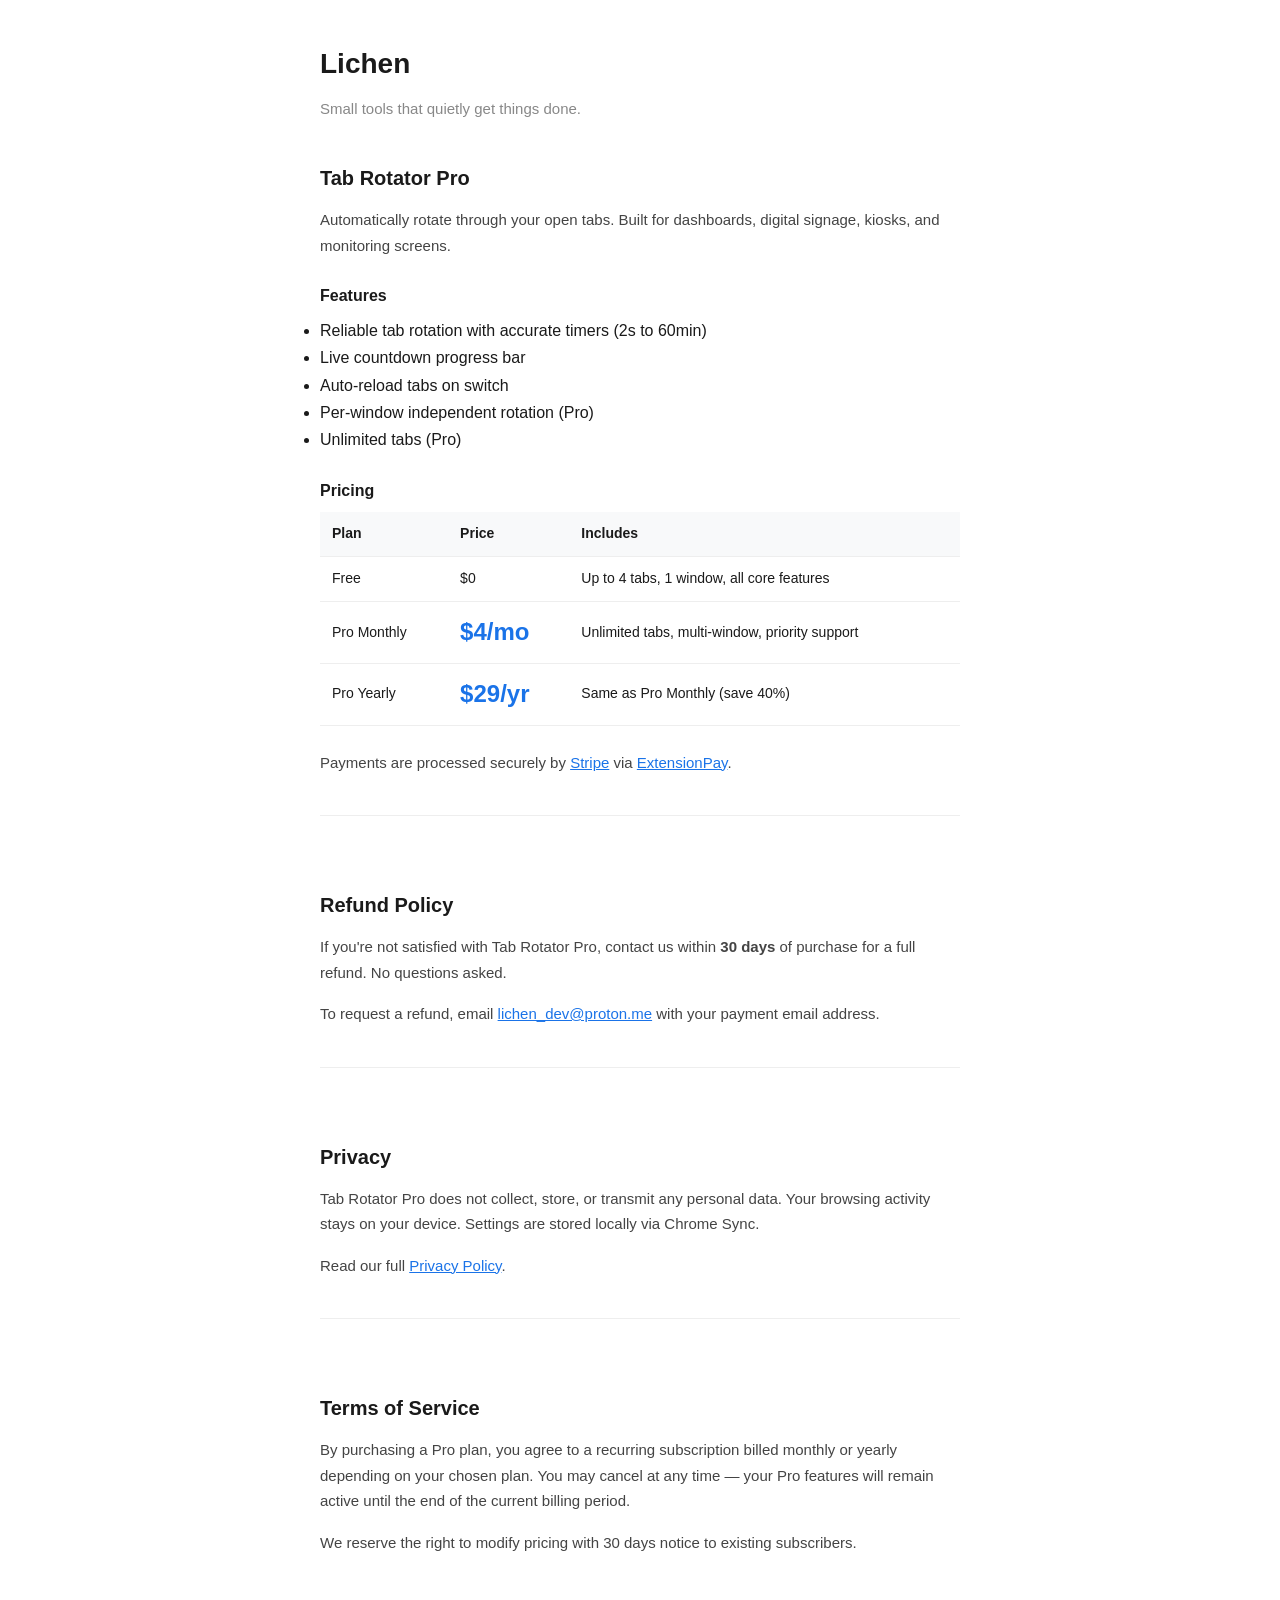
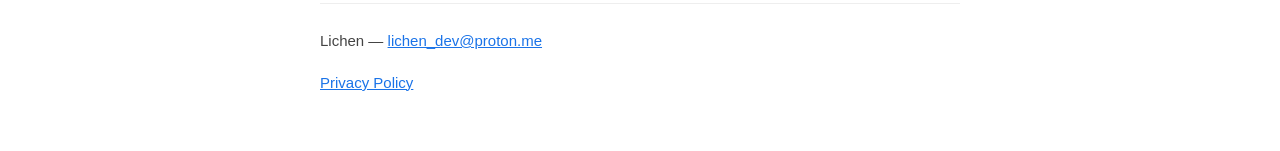
==== index.html @ 4e801a5c "remove competitor references" ====
<!DOCTYPE html>
<html lang="en">
<head>
  <meta charset="UTF-8">
  <meta name="viewport" content="width=device-width, initial-scale=1.0">
  <title>Lichen — Browser Productivity Tools</title>
  <style>
    * { margin: 0; padding: 0; box-sizing: border-box; }
    body { font-family: -apple-system, BlinkMacSystemFont, "Segoe UI", sans-serif; color: #1a1a1a; line-height: 1.7; }
    .container { max-width: 680px; margin: 0 auto; padding: 40px 20px; }
    h1 { font-size: 28px; margin-bottom: 8px; }
    h2 { font-size: 20px; margin-top: 40px; margin-bottom: 12px; }
    h3 { font-size: 16px; margin-top: 24px; margin-bottom: 8px; }
    p { font-size: 15px; color: #444; margin-bottom: 16px; }
    a { color: #1a73e8; }
    .subtitle { color: #888; font-size: 15px; margin-bottom: 32px; }
    table { width: 100%; border-collapse: collapse; margin-bottom: 24px; }
    th, td { text-align: left; padding: 10px 12px; border-bottom: 1px solid #eee; font-size: 14px; }
    th { font-weight: 600; background: #f8f9fa; }
    .price { font-size: 24px; font-weight: 700; color: #1a73e8; }
    .section { margin-top: 40px; padding-top: 32px; border-top: 1px solid #eee; }
    footer { margin-top: 48px; padding-top: 24px; border-top: 1px solid #eee; font-size: 13px; color: #999; }
  </style>
</head>
<body>
  <div class="container">
    <h1>Lichen</h1>
    <p class="subtitle">Small tools that quietly get things done.</p>

    <h2>Tab Rotator Pro</h2>
    <p>Automatically rotate through your open tabs. Built for dashboards, digital signage, kiosks, and monitoring screens.</p>


    <h3>Features</h3>
    <ul>
      <li>Reliable tab rotation with accurate timers (2s to 60min)</li>
      <li>Live countdown progress bar</li>
      <li>Auto-reload tabs on switch</li>
      <li>Per-window independent rotation (Pro)</li>
      <li>Unlimited tabs (Pro)</li>
    </ul>

    <h3>Pricing</h3>
    <table>
      <tr><th>Plan</th><th>Price</th><th>Includes</th></tr>
      <tr><td>Free</td><td>$0</td><td>Up to 4 tabs, 1 window, all core features</td></tr>
      <tr><td>Pro Monthly</td><td class="price">$4/mo</td><td>Unlimited tabs, multi-window, priority support</td></tr>
      <tr><td>Pro Yearly</td><td class="price">$29/yr</td><td>Same as Pro Monthly (save 40%)</td></tr>
    </table>
    <p>Payments are processed securely by <a href="https://stripe.com">Stripe</a> via <a href="https://extensionpay.com">ExtensionPay</a>.</p>

    <div class="section">
      <h2>Refund Policy</h2>
      <p>If you're not satisfied with Tab Rotator Pro, contact us within <strong>30 days</strong> of purchase for a full refund. No questions asked.</p>
      <p>To request a refund, email <a href="mailto:lichen_dev@proton.me">lichen_dev@proton.me</a> with your payment email address.</p>
    </div>

    <div class="section">
      <h2>Privacy</h2>
      <p>Tab Rotator Pro does not collect, store, or transmit any personal data. Your browsing activity stays on your device. Settings are stored locally via Chrome Sync.</p>
      <p>Read our full <a href="privacy-policy.html">Privacy Policy</a>.</p>
    </div>

    <div class="section">
      <h2>Terms of Service</h2>
      <p>By purchasing a Pro plan, you agree to a recurring subscription billed monthly or yearly depending on your chosen plan. You may cancel at any time — your Pro features will remain active until the end of the current billing period.</p>
      <p>We reserve the right to modify pricing with 30 days notice to existing subscribers.</p>
    </div>

    <footer>
      <p>Lichen &mdash; <a href="mailto:lichen_dev@proton.me">lichen_dev@proton.me</a></p>
      <p><a href="privacy-policy.html">Privacy Policy</a></p>
    </footer>
  </div>
</body>
</html>
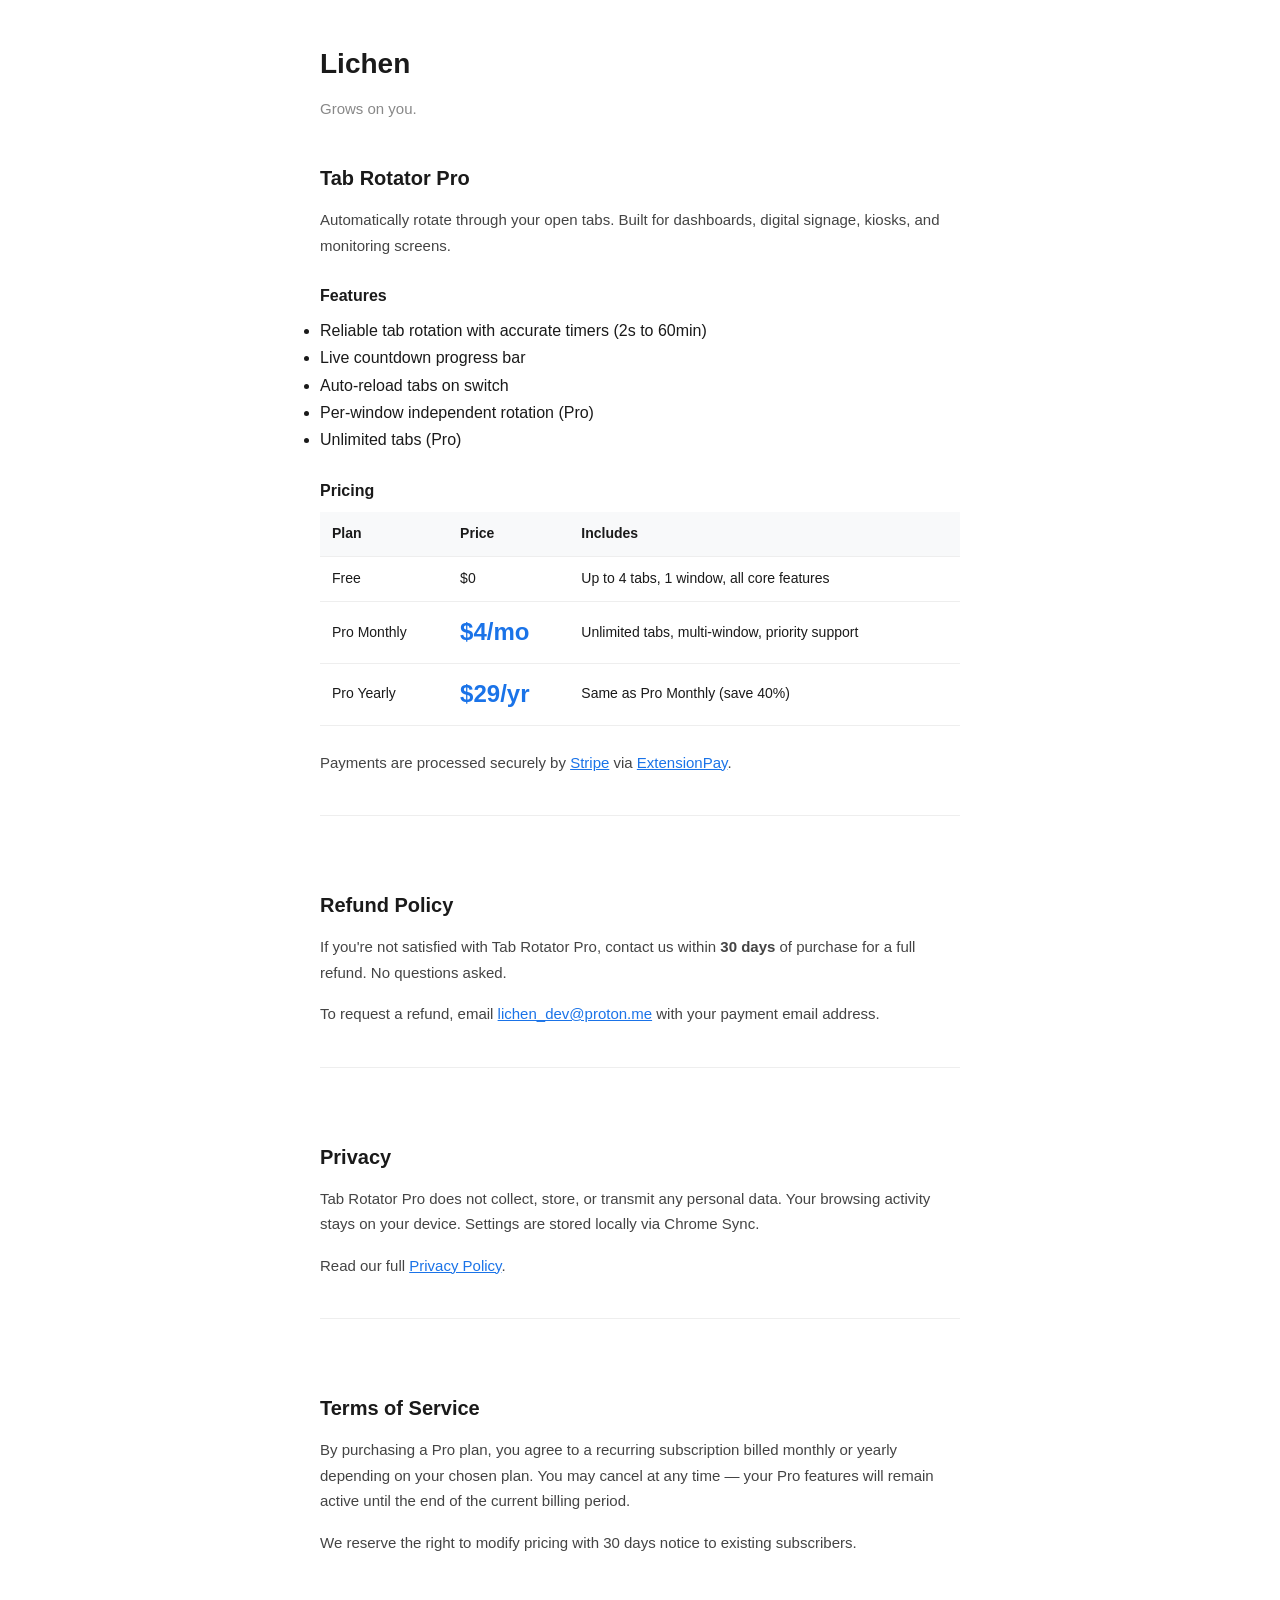
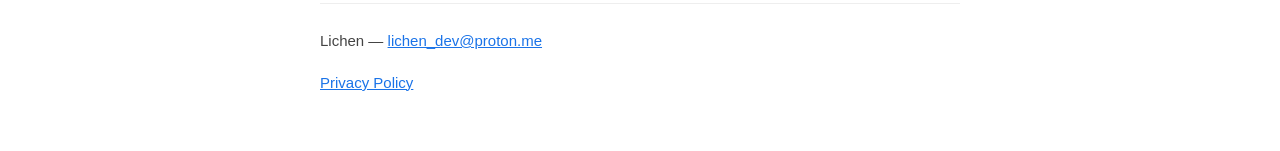
==== commit 51c44ae2: "update tagline: Grows on you." ====
--- a/index.html
+++ b/index.html
@@ -25,7 +25,7 @@
 <body>
   <div class="container">
     <h1>Lichen</h1>
-    <p class="subtitle">Small tools that quietly get things done.</p>
+    <p class="subtitle">Grows on you.</p>
 
     <h2>Tab Rotator Pro</h2>
     <p>Automatically rotate through your open tabs. Built for dashboards, digital signage, kiosks, and monitoring screens.</p>
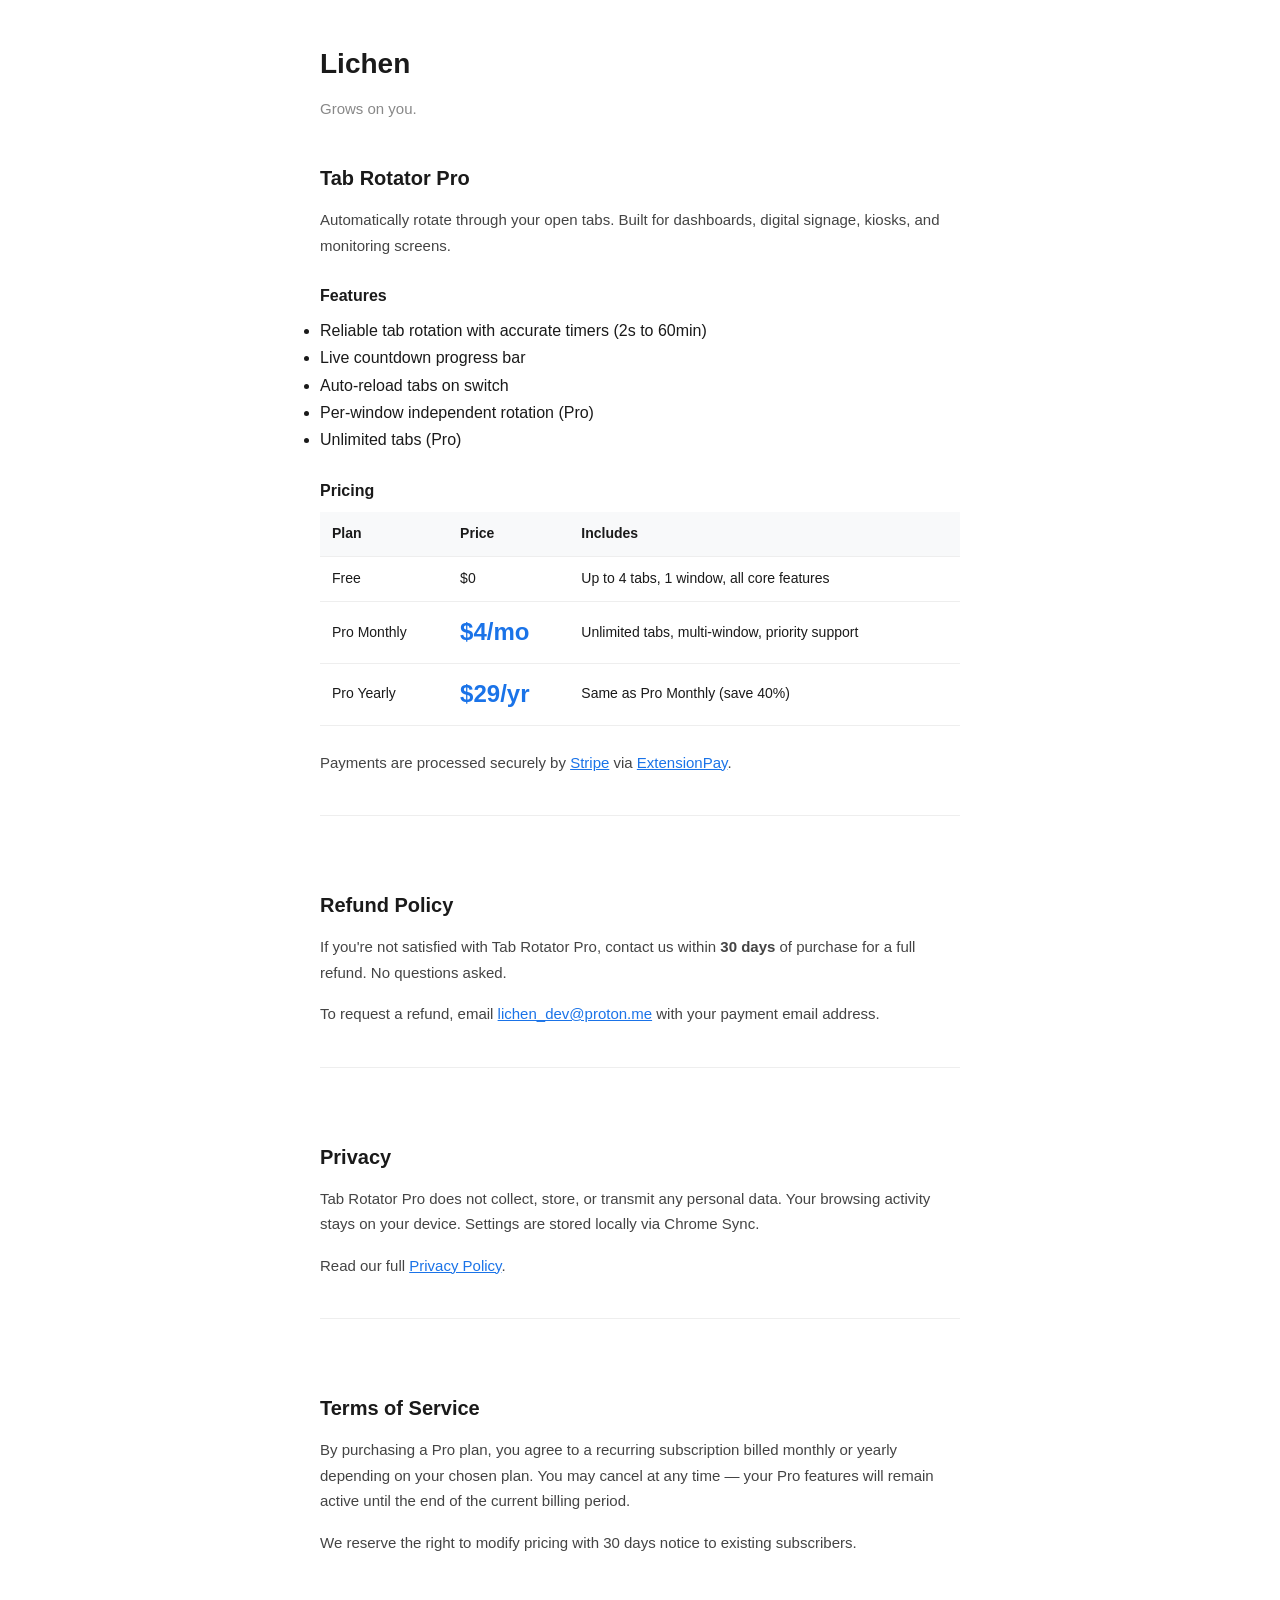
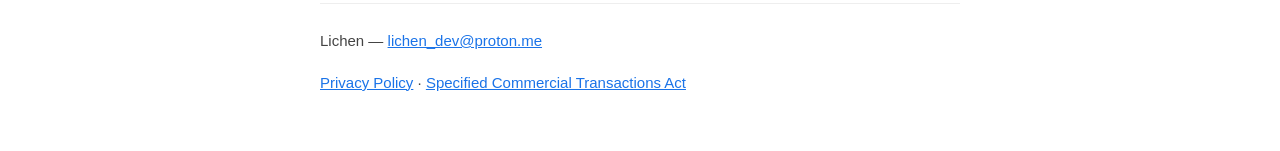
==== commit cd31fffc: "docs: add Specified Commercial Transactions Act page Required by Stripe for Japan-based accounts. In" ====
--- a/index.html
+++ b/index.html
@@ -69,7 +69,7 @@
 
     <footer>
       <p>Lichen &mdash; <a href="mailto:lichen_dev@proton.me">lichen_dev@proton.me</a></p>
-      <p><a href="privacy-policy.html">Privacy Policy</a></p>
+      <p><a href="privacy-policy.html">Privacy Policy</a> &middot; <a href="commercial-transactions.html">Specified Commercial Transactions Act</a></p>
     </footer>
   </div>
 </body>
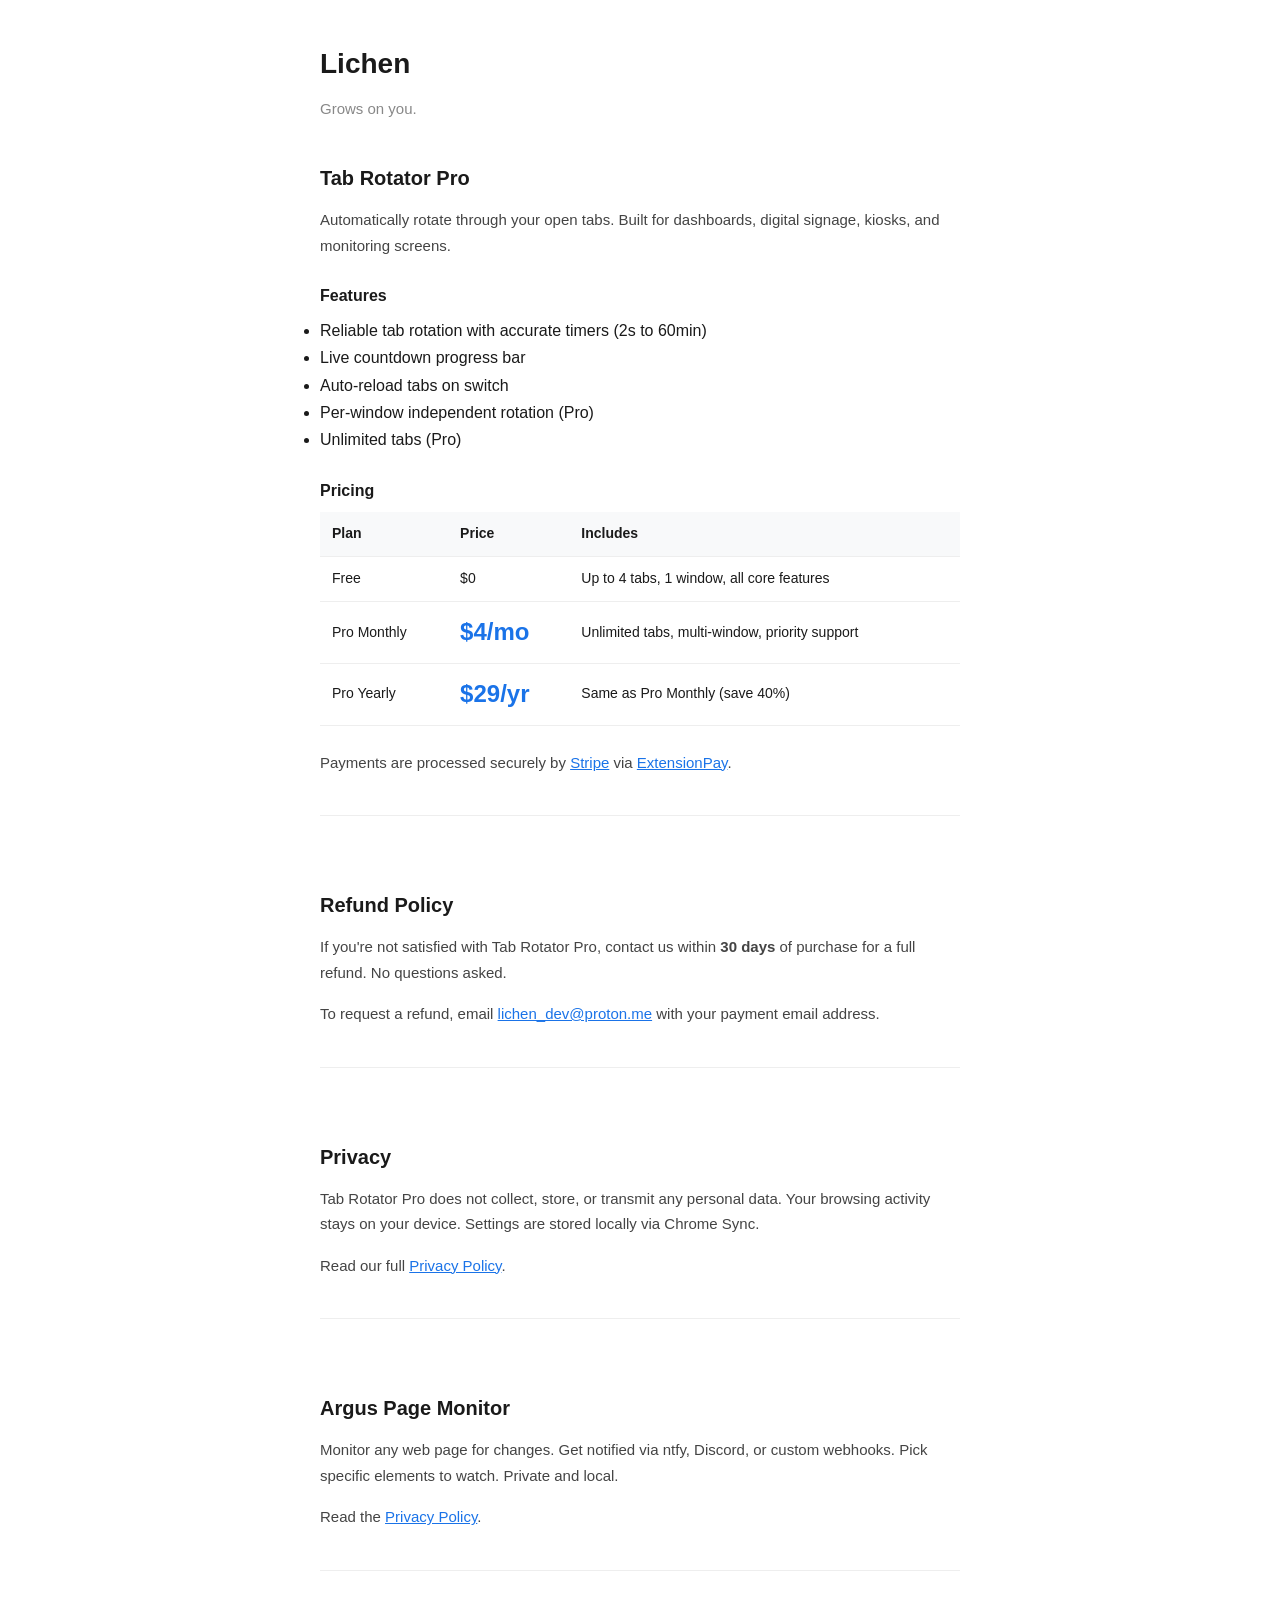
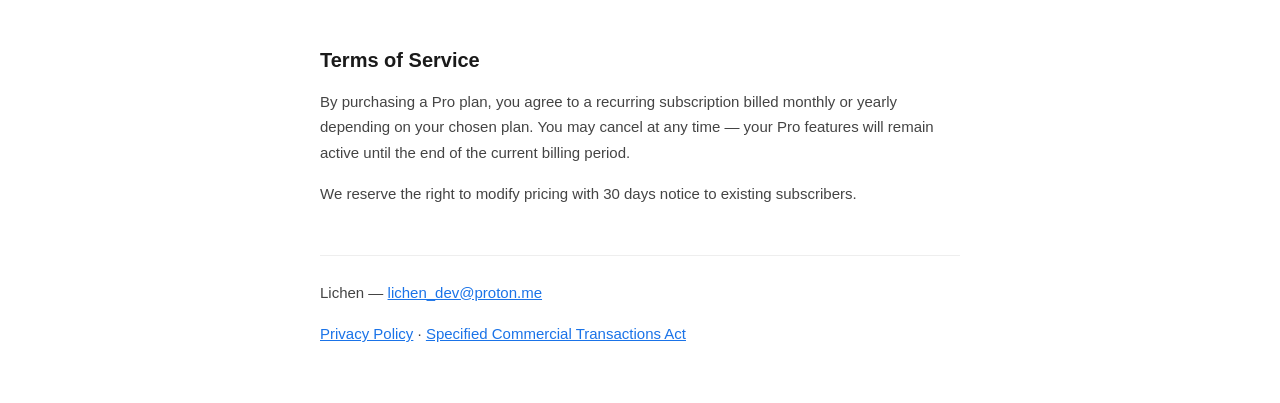
==== commit d63c4ae5: "docs: add Argus Page Monitor privacy policy and landing section Co-Authored-By: Claude Opus 4.6 (1M " ====
--- a/index.html
+++ b/index.html
@@ -62,6 +62,12 @@
     </div>
 
     <div class="section">
+      <h2>Argus Page Monitor</h2>
+      <p>Monitor any web page for changes. Get notified via ntfy, Discord, or custom webhooks. Pick specific elements to watch. Private and local.</p>
+      <p>Read the <a href="privacy-policy-argus.html">Privacy Policy</a>.</p>
+    </div>
+
+    <div class="section">
       <h2>Terms of Service</h2>
       <p>By purchasing a Pro plan, you agree to a recurring subscription billed monthly or yearly depending on your chosen plan. You may cancel at any time — your Pro features will remain active until the end of the current billing period.</p>
       <p>We reserve the right to modify pricing with 30 days notice to existing subscribers.</p>
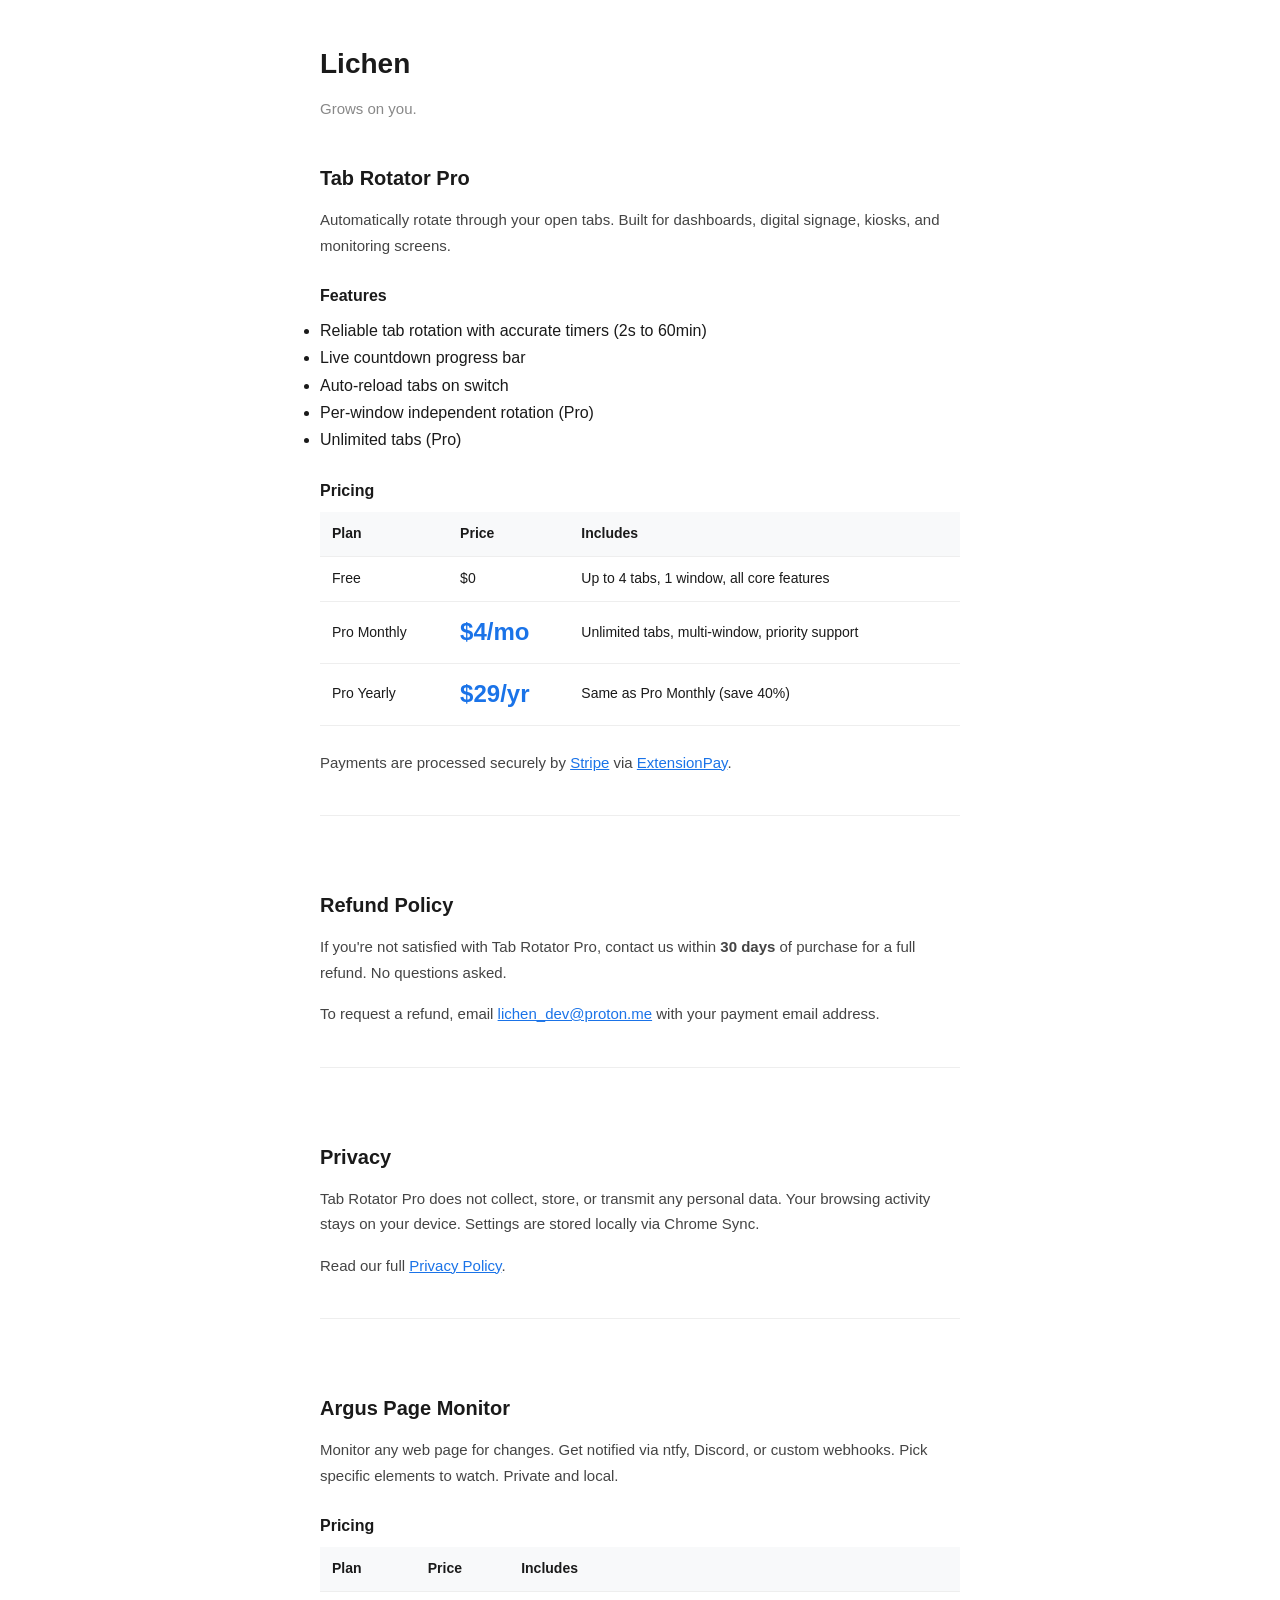
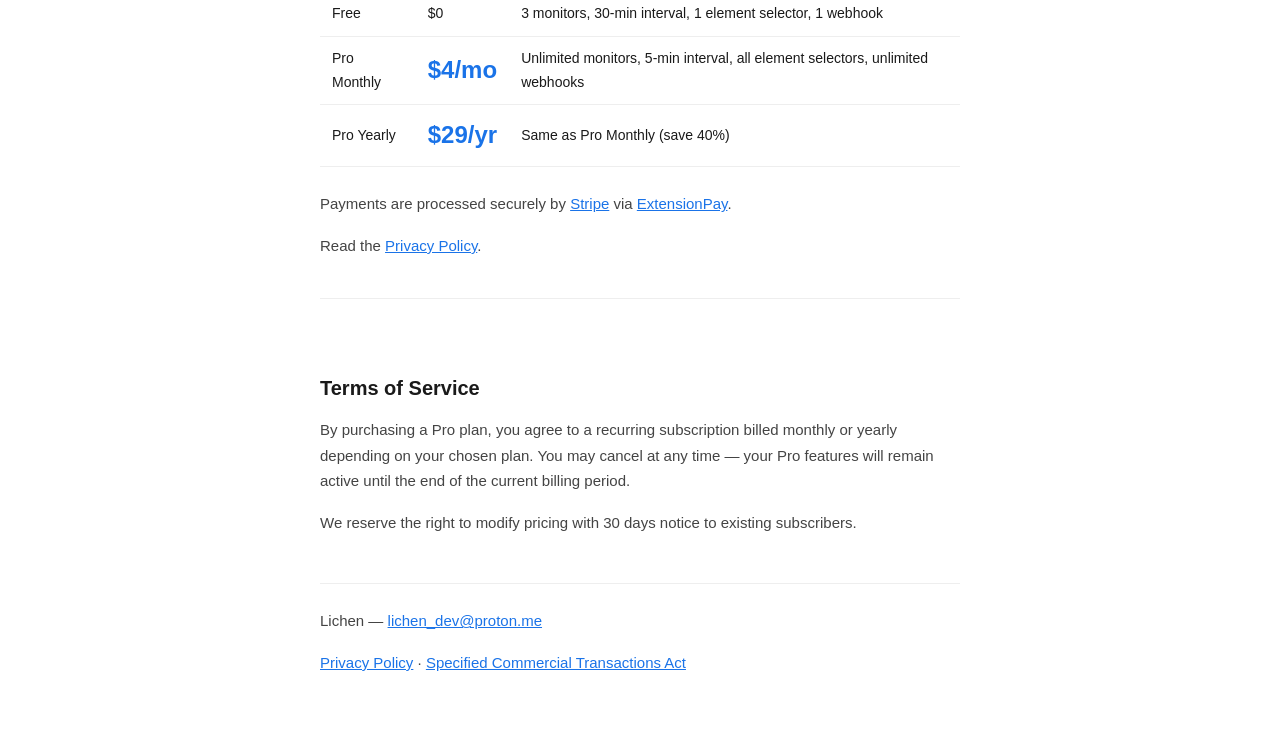
==== commit cb715464: "docs: add Argus pricing table to landing page Co-Authored-By: Claude Opus 4.6 (1M context) <noreply@" ====
--- a/index.html
+++ b/index.html
@@ -64,6 +64,15 @@
     <div class="section">
       <h2>Argus Page Monitor</h2>
       <p>Monitor any web page for changes. Get notified via ntfy, Discord, or custom webhooks. Pick specific elements to watch. Private and local.</p>
+
+      <h3>Pricing</h3>
+      <table>
+        <tr><th>Plan</th><th>Price</th><th>Includes</th></tr>
+        <tr><td>Free</td><td>$0</td><td>3 monitors, 30-min interval, 1 element selector, 1 webhook</td></tr>
+        <tr><td>Pro Monthly</td><td class="price">$4/mo</td><td>Unlimited monitors, 5-min interval, all element selectors, unlimited webhooks</td></tr>
+        <tr><td>Pro Yearly</td><td class="price">$29/yr</td><td>Same as Pro Monthly (save 40%)</td></tr>
+      </table>
+      <p>Payments are processed securely by <a href="https://stripe.com">Stripe</a> via <a href="https://extensionpay.com">ExtensionPay</a>.</p>
       <p>Read the <a href="privacy-policy-argus.html">Privacy Policy</a>.</p>
     </div>
 
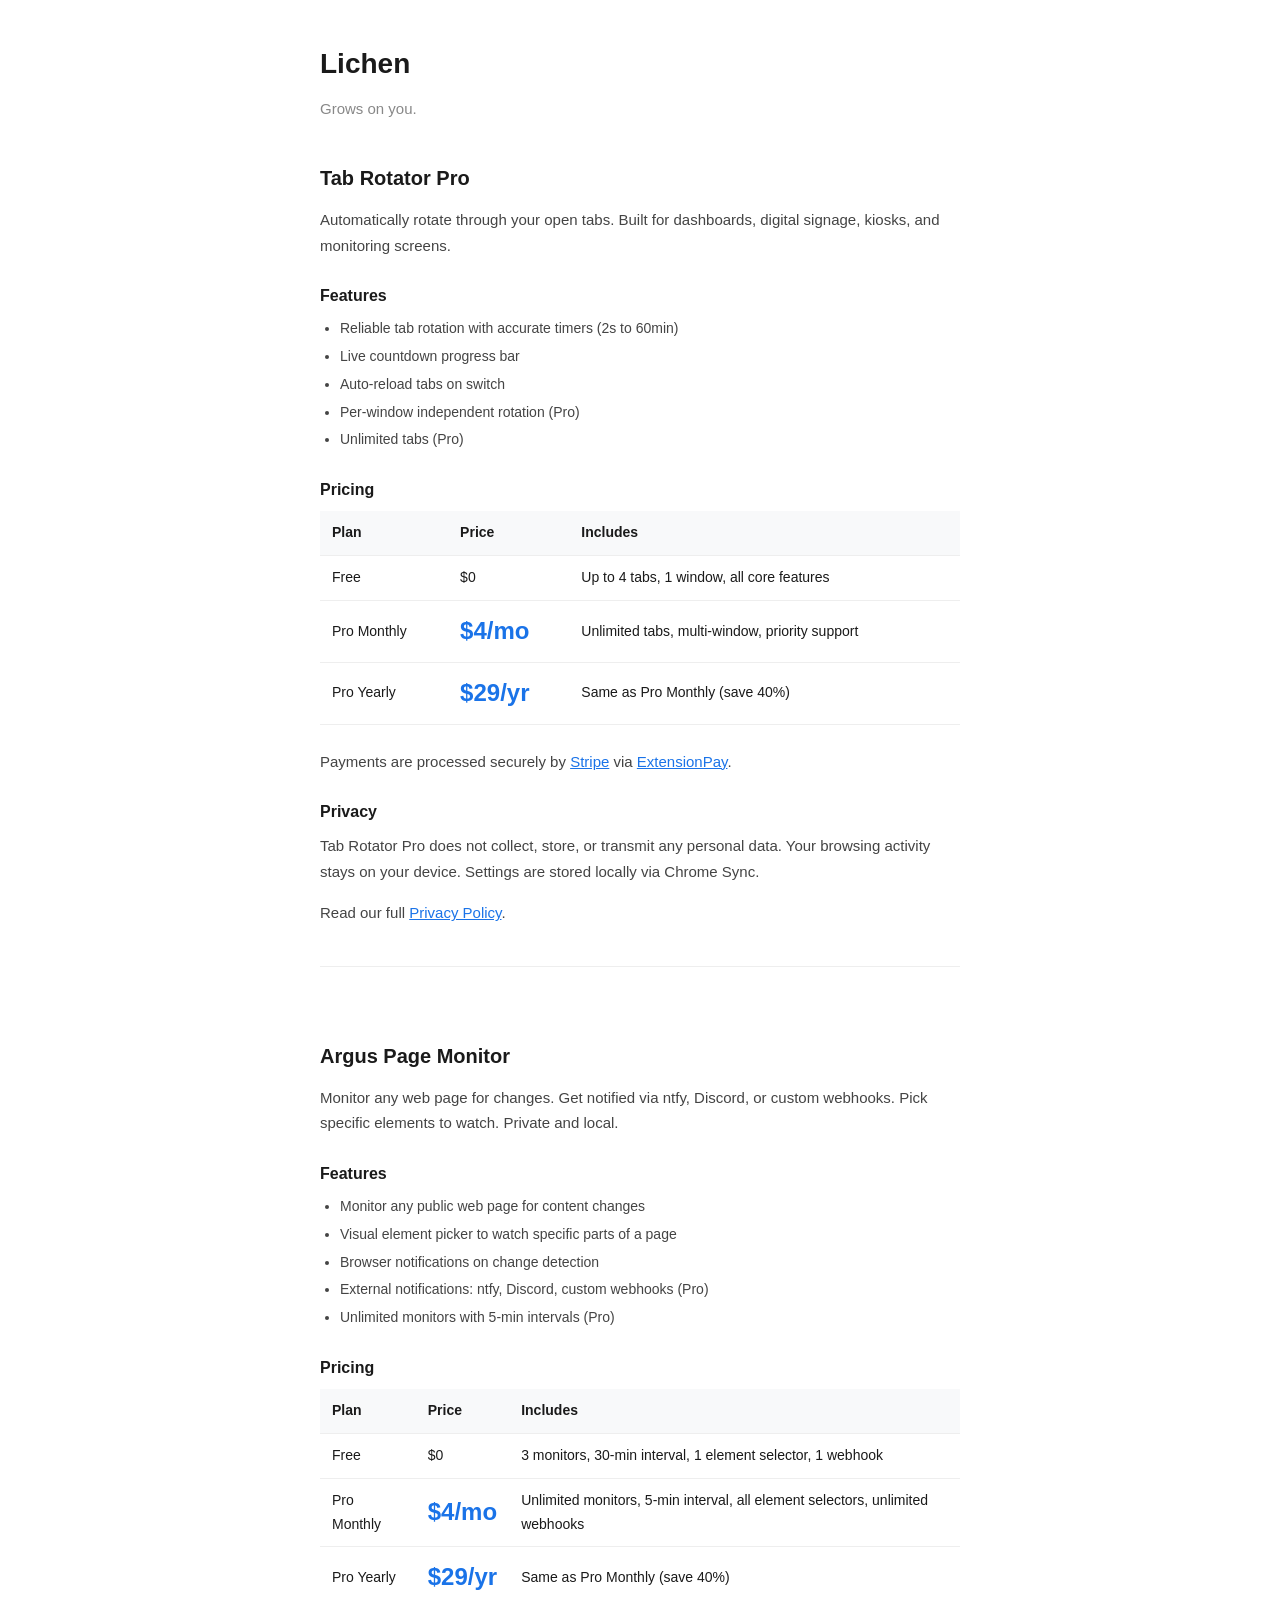
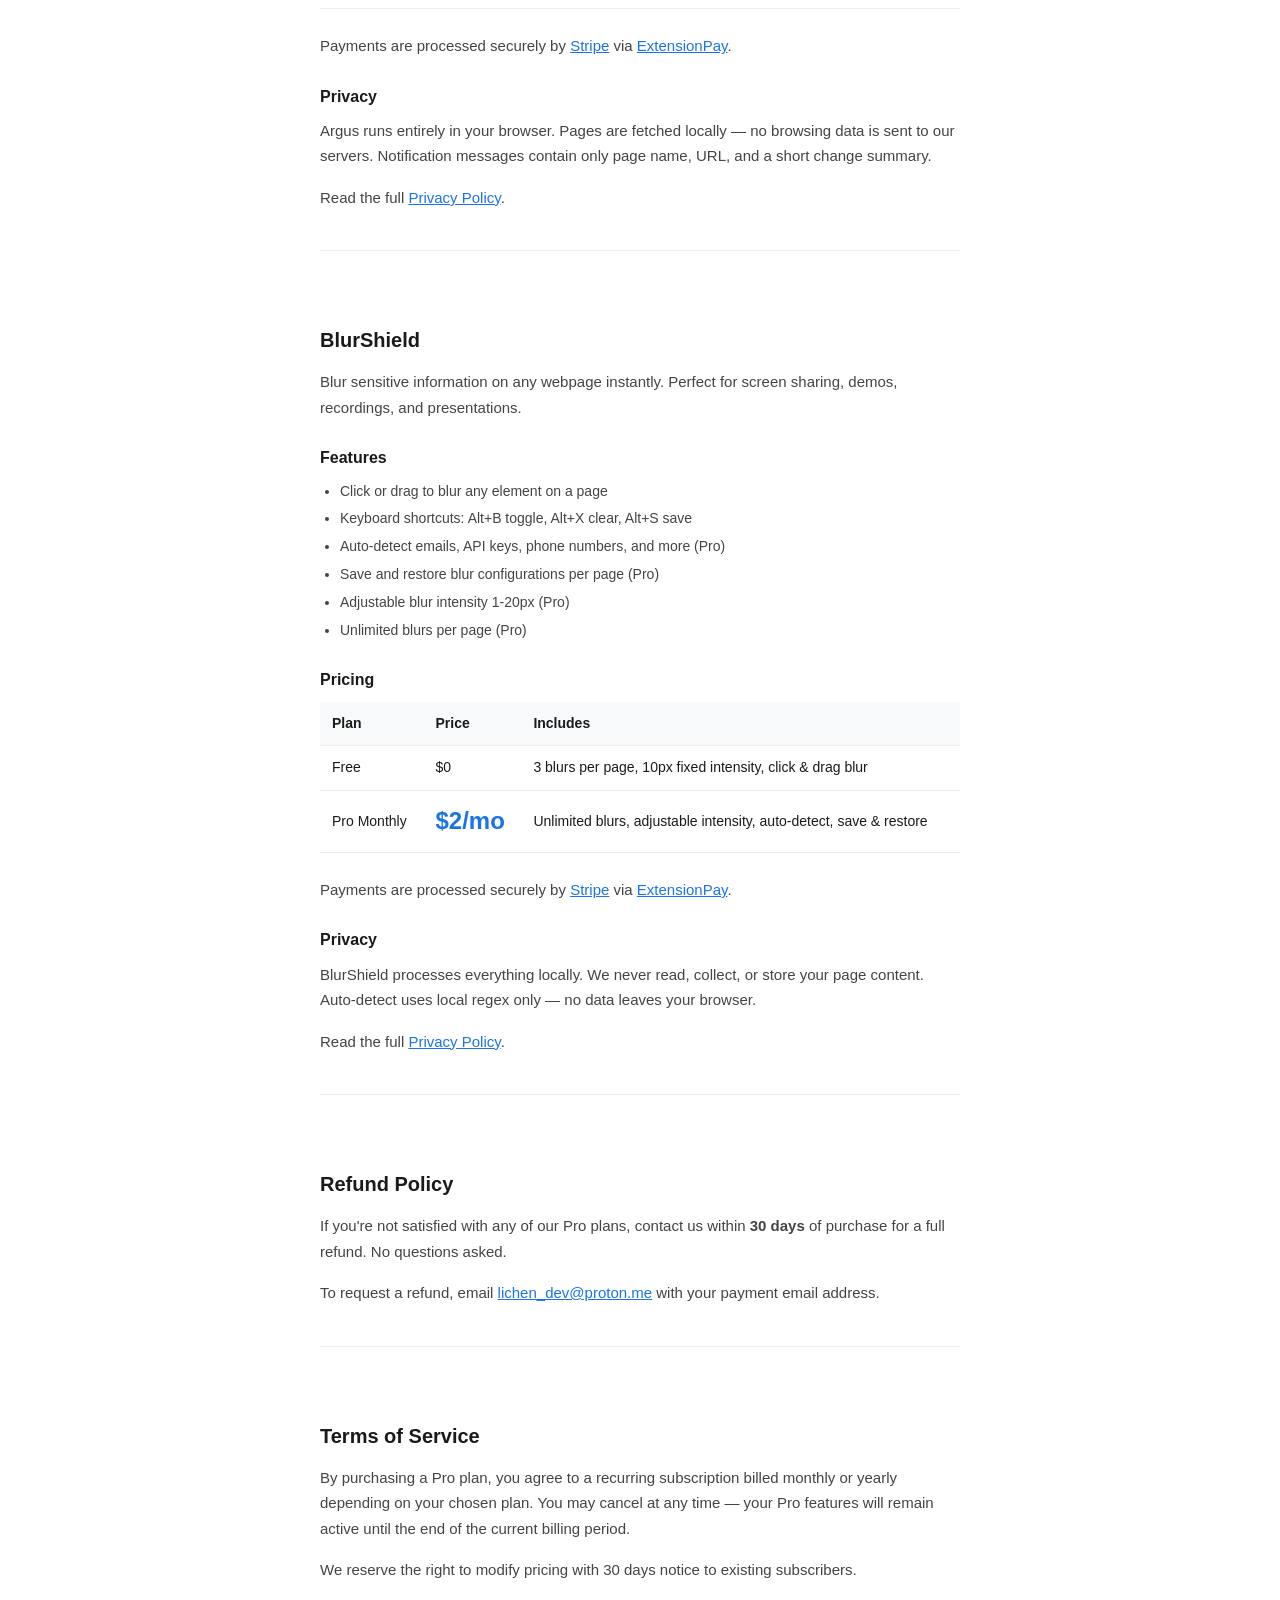
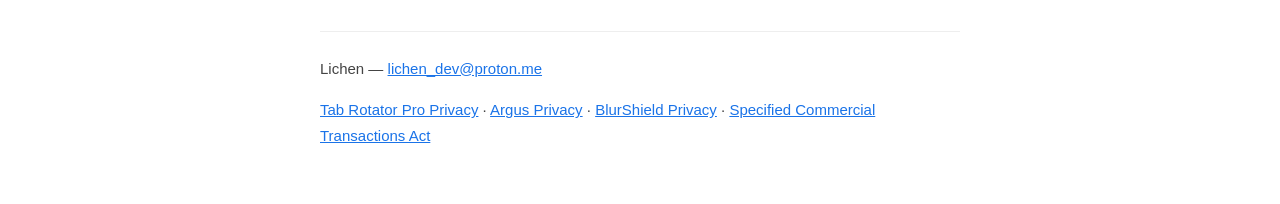
==== commit ad93dae6: "feat: add BlurShield section + privacy policy, unify product format - Add BlurShield product section" ====
--- a/index.html
+++ b/index.html
@@ -12,6 +12,8 @@
     h2 { font-size: 20px; margin-top: 40px; margin-bottom: 12px; }
     h3 { font-size: 16px; margin-top: 24px; margin-bottom: 8px; }
     p { font-size: 15px; color: #444; margin-bottom: 16px; }
+    ul { margin-bottom: 16px; padding-left: 20px; }
+    li { font-size: 14px; color: #444; margin-bottom: 4px; }
     a { color: #1a73e8; }
     .subtitle { color: #888; font-size: 15px; margin-bottom: 32px; }
     table { width: 100%; border-collapse: collapse; margin-bottom: 24px; }
@@ -27,9 +29,9 @@
     <h1>Lichen</h1>
     <p class="subtitle">Grows on you.</p>
 
+    <!-- Tab Rotator Pro -->
     <h2>Tab Rotator Pro</h2>
     <p>Automatically rotate through your open tabs. Built for dashboards, digital signage, kiosks, and monitoring screens.</p>
-
 
     <h3>Features</h3>
     <ul>
@@ -49,21 +51,23 @@
     </table>
     <p>Payments are processed securely by <a href="https://stripe.com">Stripe</a> via <a href="https://extensionpay.com">ExtensionPay</a>.</p>
 
-    <div class="section">
-      <h2>Refund Policy</h2>
-      <p>If you're not satisfied with Tab Rotator Pro, contact us within <strong>30 days</strong> of purchase for a full refund. No questions asked.</p>
-      <p>To request a refund, email <a href="mailto:lichen_dev@proton.me">lichen_dev@proton.me</a> with your payment email address.</p>
-    </div>
+    <h3>Privacy</h3>
+    <p>Tab Rotator Pro does not collect, store, or transmit any personal data. Your browsing activity stays on your device. Settings are stored locally via Chrome Sync.</p>
+    <p>Read our full <a href="privacy-policy.html">Privacy Policy</a>.</p>
 
-    <div class="section">
-      <h2>Privacy</h2>
-      <p>Tab Rotator Pro does not collect, store, or transmit any personal data. Your browsing activity stays on your device. Settings are stored locally via Chrome Sync.</p>
-      <p>Read our full <a href="privacy-policy.html">Privacy Policy</a>.</p>
-    </div>
-
+    <!-- Argus Page Monitor -->
     <div class="section">
       <h2>Argus Page Monitor</h2>
       <p>Monitor any web page for changes. Get notified via ntfy, Discord, or custom webhooks. Pick specific elements to watch. Private and local.</p>
+
+      <h3>Features</h3>
+      <ul>
+        <li>Monitor any public web page for content changes</li>
+        <li>Visual element picker to watch specific parts of a page</li>
+        <li>Browser notifications on change detection</li>
+        <li>External notifications: ntfy, Discord, custom webhooks (Pro)</li>
+        <li>Unlimited monitors with 5-min intervals (Pro)</li>
+      </ul>
 
       <h3>Pricing</h3>
       <table>
@@ -73,9 +77,48 @@
         <tr><td>Pro Yearly</td><td class="price">$29/yr</td><td>Same as Pro Monthly (save 40%)</td></tr>
       </table>
       <p>Payments are processed securely by <a href="https://stripe.com">Stripe</a> via <a href="https://extensionpay.com">ExtensionPay</a>.</p>
-      <p>Read the <a href="privacy-policy-argus.html">Privacy Policy</a>.</p>
+
+      <h3>Privacy</h3>
+      <p>Argus runs entirely in your browser. Pages are fetched locally — no browsing data is sent to our servers. Notification messages contain only page name, URL, and a short change summary.</p>
+      <p>Read the full <a href="privacy-policy-argus.html">Privacy Policy</a>.</p>
     </div>
 
+    <!-- BlurShield -->
+    <div class="section">
+      <h2>BlurShield</h2>
+      <p>Blur sensitive information on any webpage instantly. Perfect for screen sharing, demos, recordings, and presentations.</p>
+
+      <h3>Features</h3>
+      <ul>
+        <li>Click or drag to blur any element on a page</li>
+        <li>Keyboard shortcuts: Alt+B toggle, Alt+X clear, Alt+S save</li>
+        <li>Auto-detect emails, API keys, phone numbers, and more (Pro)</li>
+        <li>Save and restore blur configurations per page (Pro)</li>
+        <li>Adjustable blur intensity 1-20px (Pro)</li>
+        <li>Unlimited blurs per page (Pro)</li>
+      </ul>
+
+      <h3>Pricing</h3>
+      <table>
+        <tr><th>Plan</th><th>Price</th><th>Includes</th></tr>
+        <tr><td>Free</td><td>$0</td><td>3 blurs per page, 10px fixed intensity, click &amp; drag blur</td></tr>
+        <tr><td>Pro Monthly</td><td class="price">$2/mo</td><td>Unlimited blurs, adjustable intensity, auto-detect, save &amp; restore</td></tr>
+      </table>
+      <p>Payments are processed securely by <a href="https://stripe.com">Stripe</a> via <a href="https://extensionpay.com">ExtensionPay</a>.</p>
+
+      <h3>Privacy</h3>
+      <p>BlurShield processes everything locally. We never read, collect, or store your page content. Auto-detect uses local regex only — no data leaves your browser.</p>
+      <p>Read the full <a href="privacy-policy-blurshield.html">Privacy Policy</a>.</p>
+    </div>
+
+    <!-- Refund Policy -->
+    <div class="section">
+      <h2>Refund Policy</h2>
+      <p>If you're not satisfied with any of our Pro plans, contact us within <strong>30 days</strong> of purchase for a full refund. No questions asked.</p>
+      <p>To request a refund, email <a href="mailto:lichen_dev@proton.me">lichen_dev@proton.me</a> with your payment email address.</p>
+    </div>
+
+    <!-- Terms of Service -->
     <div class="section">
       <h2>Terms of Service</h2>
       <p>By purchasing a Pro plan, you agree to a recurring subscription billed monthly or yearly depending on your chosen plan. You may cancel at any time — your Pro features will remain active until the end of the current billing period.</p>
@@ -84,7 +127,7 @@
 
     <footer>
       <p>Lichen &mdash; <a href="mailto:lichen_dev@proton.me">lichen_dev@proton.me</a></p>
-      <p><a href="privacy-policy.html">Privacy Policy</a> &middot; <a href="commercial-transactions.html">Specified Commercial Transactions Act</a></p>
+      <p><a href="privacy-policy.html">Tab Rotator Pro Privacy</a> &middot; <a href="privacy-policy-argus.html">Argus Privacy</a> &middot; <a href="privacy-policy-blurshield.html">BlurShield Privacy</a> &middot; <a href="commercial-transactions.html">Specified Commercial Transactions Act</a></p>
     </footer>
   </div>
 </body>
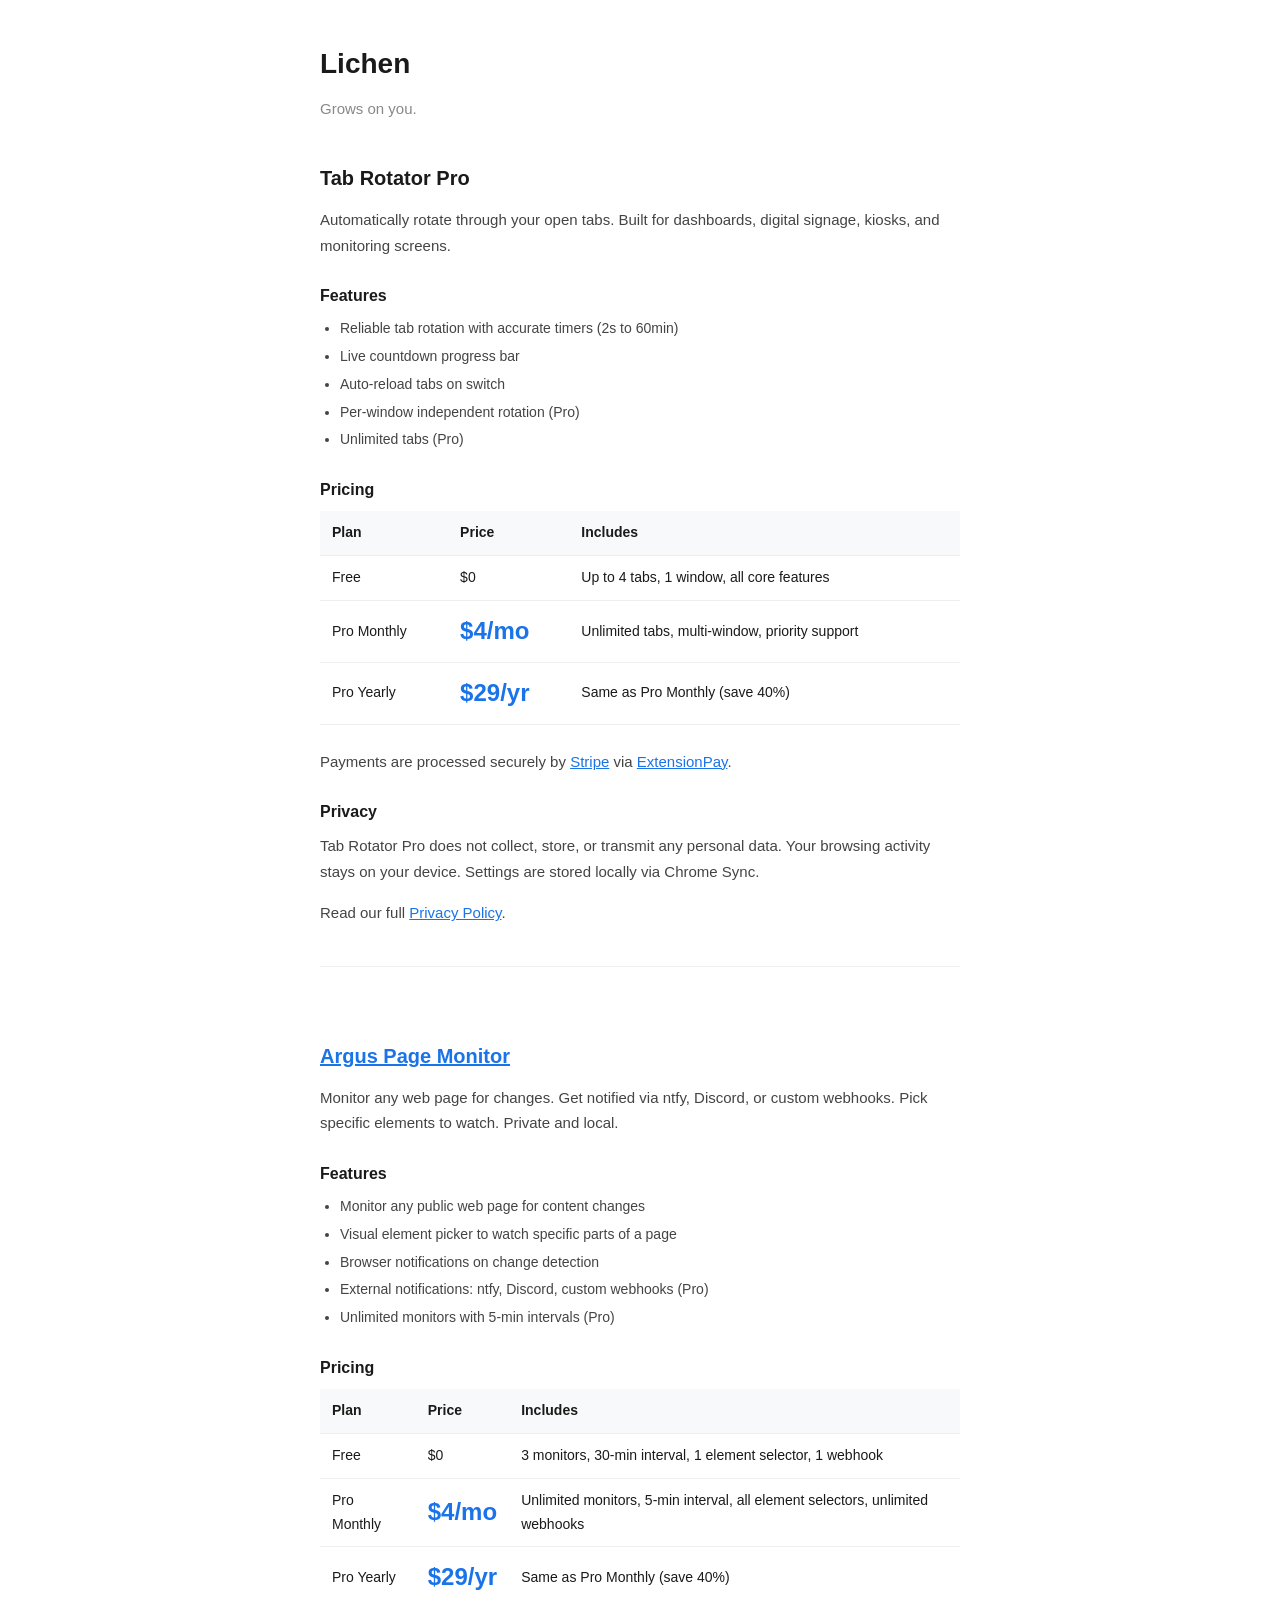
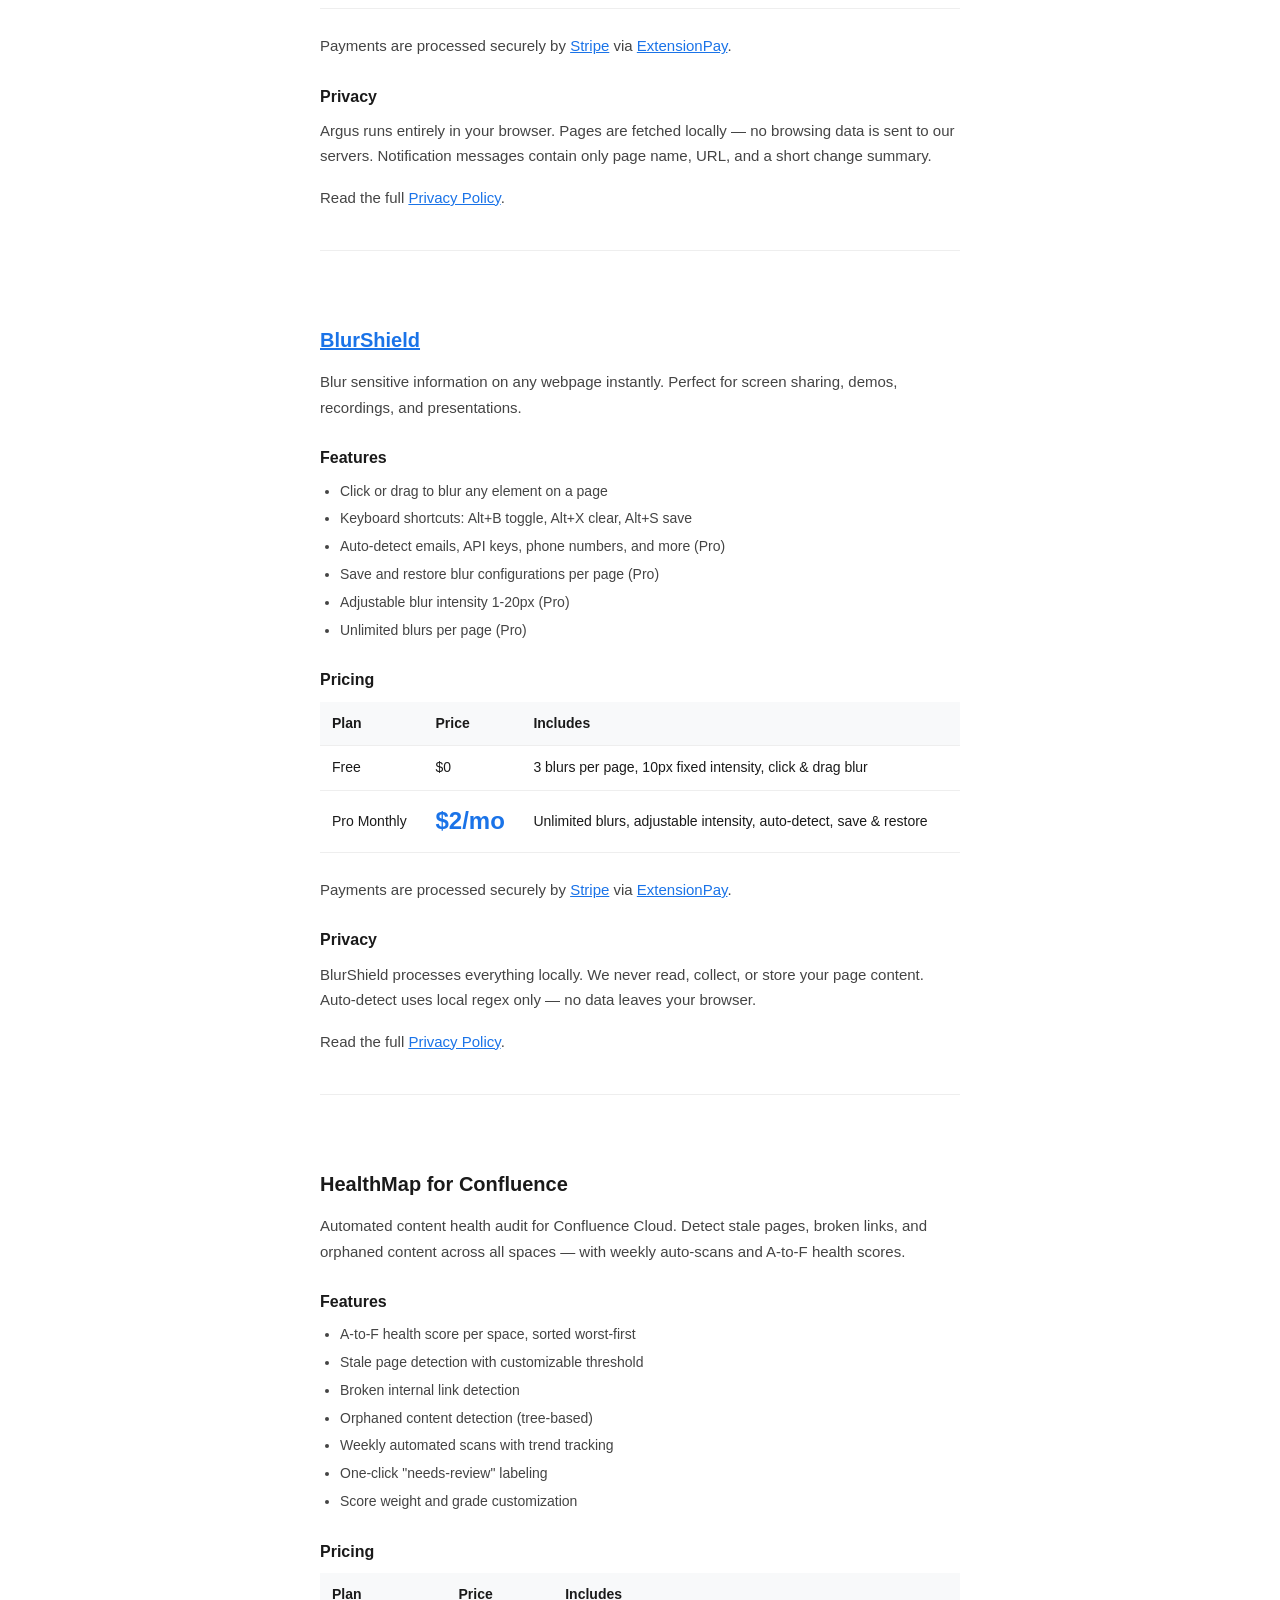
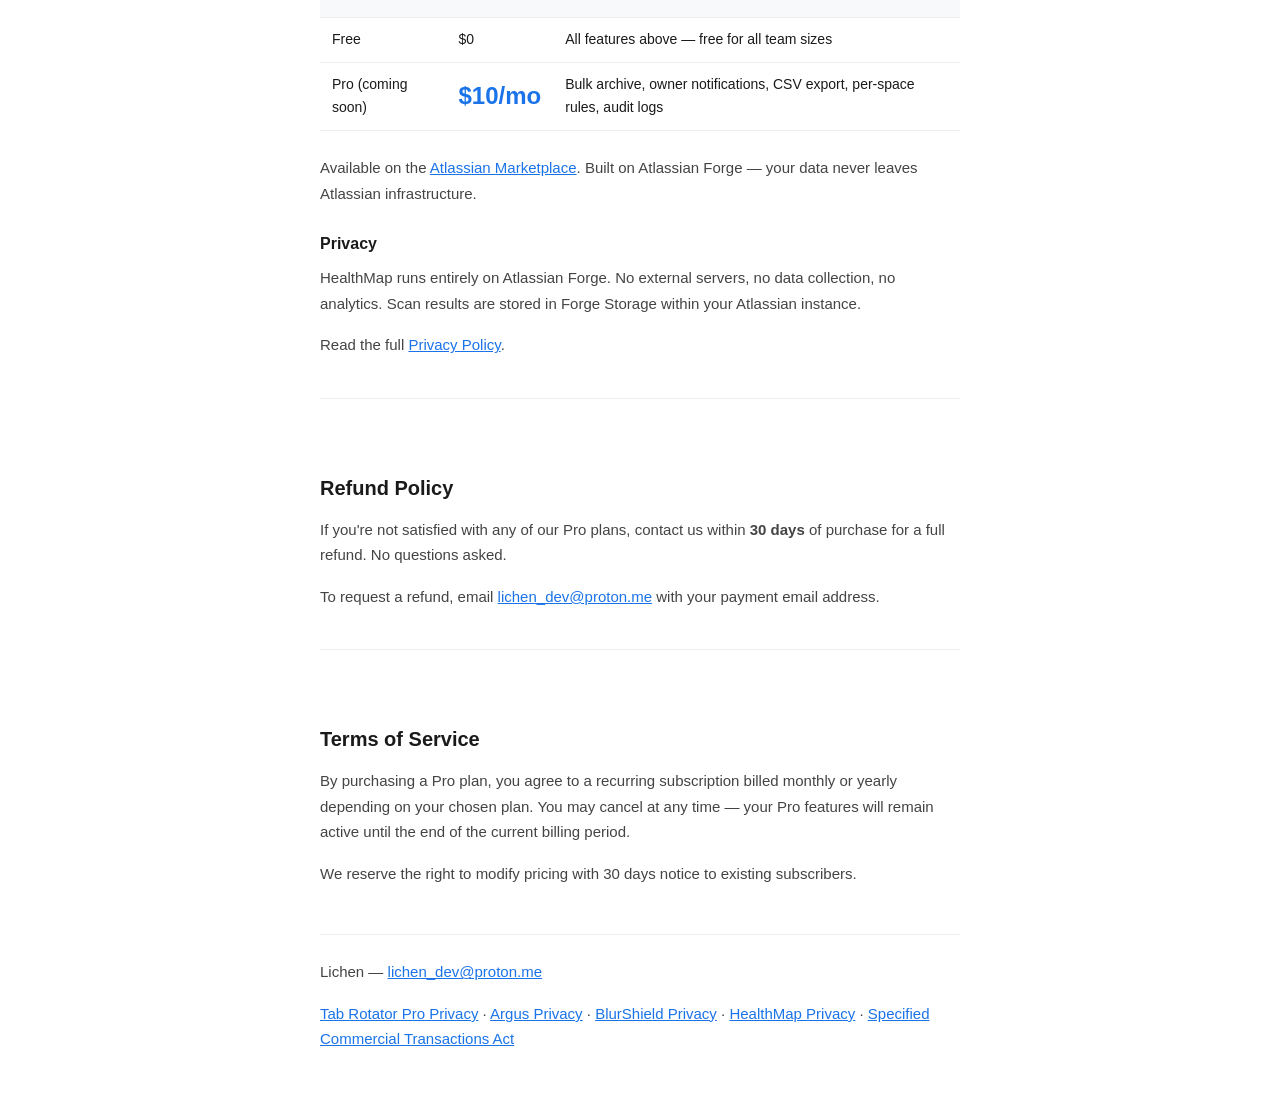
==== commit f8b2d699: "feat: HealthMap掲載ページ + プライバシーポリシー追加 - privacy-policy-healthmap.html: Forge製アプリ向けプライバシーポリシー - index.h" ====
--- a/index.html
+++ b/index.html
@@ -57,7 +57,7 @@
 
     <!-- Argus Page Monitor -->
     <div class="section">
-      <h2>Argus Page Monitor</h2>
+      <h2><a href="https://chromewebstore.google.com/detail/argus-page-monitor/oghopnlgcocfandgainppfdjcpophcjo">Argus Page Monitor</a></h2>
       <p>Monitor any web page for changes. Get notified via ntfy, Discord, or custom webhooks. Pick specific elements to watch. Private and local.</p>
 
       <h3>Features</h3>
@@ -85,7 +85,7 @@
 
     <!-- BlurShield -->
     <div class="section">
-      <h2>BlurShield</h2>
+      <h2><a href="https://chromewebstore.google.com/detail/blurshield-blur-sensitive/nhoghajbohlagckakbmoecmjokkmfhee">BlurShield</a></h2>
       <p>Blur sensitive information on any webpage instantly. Perfect for screen sharing, demos, recordings, and presentations.</p>
 
       <h3>Features</h3>
@@ -111,6 +111,35 @@
       <p>Read the full <a href="privacy-policy-blurshield.html">Privacy Policy</a>.</p>
     </div>
 
+    <!-- HealthMap -->
+    <div class="section">
+      <h2>HealthMap for Confluence</h2>
+      <p>Automated content health audit for Confluence Cloud. Detect stale pages, broken links, and orphaned content across all spaces — with weekly auto-scans and A-to-F health scores.</p>
+
+      <h3>Features</h3>
+      <ul>
+        <li>A-to-F health score per space, sorted worst-first</li>
+        <li>Stale page detection with customizable threshold</li>
+        <li>Broken internal link detection</li>
+        <li>Orphaned content detection (tree-based)</li>
+        <li>Weekly automated scans with trend tracking</li>
+        <li>One-click "needs-review" labeling</li>
+        <li>Score weight and grade customization</li>
+      </ul>
+
+      <h3>Pricing</h3>
+      <table>
+        <tr><th>Plan</th><th>Price</th><th>Includes</th></tr>
+        <tr><td>Free</td><td>$0</td><td>All features above — free for all team sizes</td></tr>
+        <tr><td>Pro (coming soon)</td><td class="price">$10/mo</td><td>Bulk archive, owner notifications, CSV export, per-space rules, audit logs</td></tr>
+      </table>
+      <p>Available on the <a href="https://marketplace.atlassian.com/">Atlassian Marketplace</a>. Built on Atlassian Forge — your data never leaves Atlassian infrastructure.</p>
+
+      <h3>Privacy</h3>
+      <p>HealthMap runs entirely on Atlassian Forge. No external servers, no data collection, no analytics. Scan results are stored in Forge Storage within your Atlassian instance.</p>
+      <p>Read the full <a href="privacy-policy-healthmap.html">Privacy Policy</a>.</p>
+    </div>
+
     <!-- Refund Policy -->
     <div class="section">
       <h2>Refund Policy</h2>
@@ -127,7 +156,7 @@
 
     <footer>
       <p>Lichen &mdash; <a href="mailto:lichen_dev@proton.me">lichen_dev@proton.me</a></p>
-      <p><a href="privacy-policy.html">Tab Rotator Pro Privacy</a> &middot; <a href="privacy-policy-argus.html">Argus Privacy</a> &middot; <a href="privacy-policy-blurshield.html">BlurShield Privacy</a> &middot; <a href="commercial-transactions.html">Specified Commercial Transactions Act</a></p>
+      <p><a href="privacy-policy.html">Tab Rotator Pro Privacy</a> &middot; <a href="privacy-policy-argus.html">Argus Privacy</a> &middot; <a href="privacy-policy-blurshield.html">BlurShield Privacy</a> &middot; <a href="privacy-policy-healthmap.html">HealthMap Privacy</a> &middot; <a href="commercial-transactions.html">Specified Commercial Transactions Act</a></p>
     </footer>
   </div>
 </body>
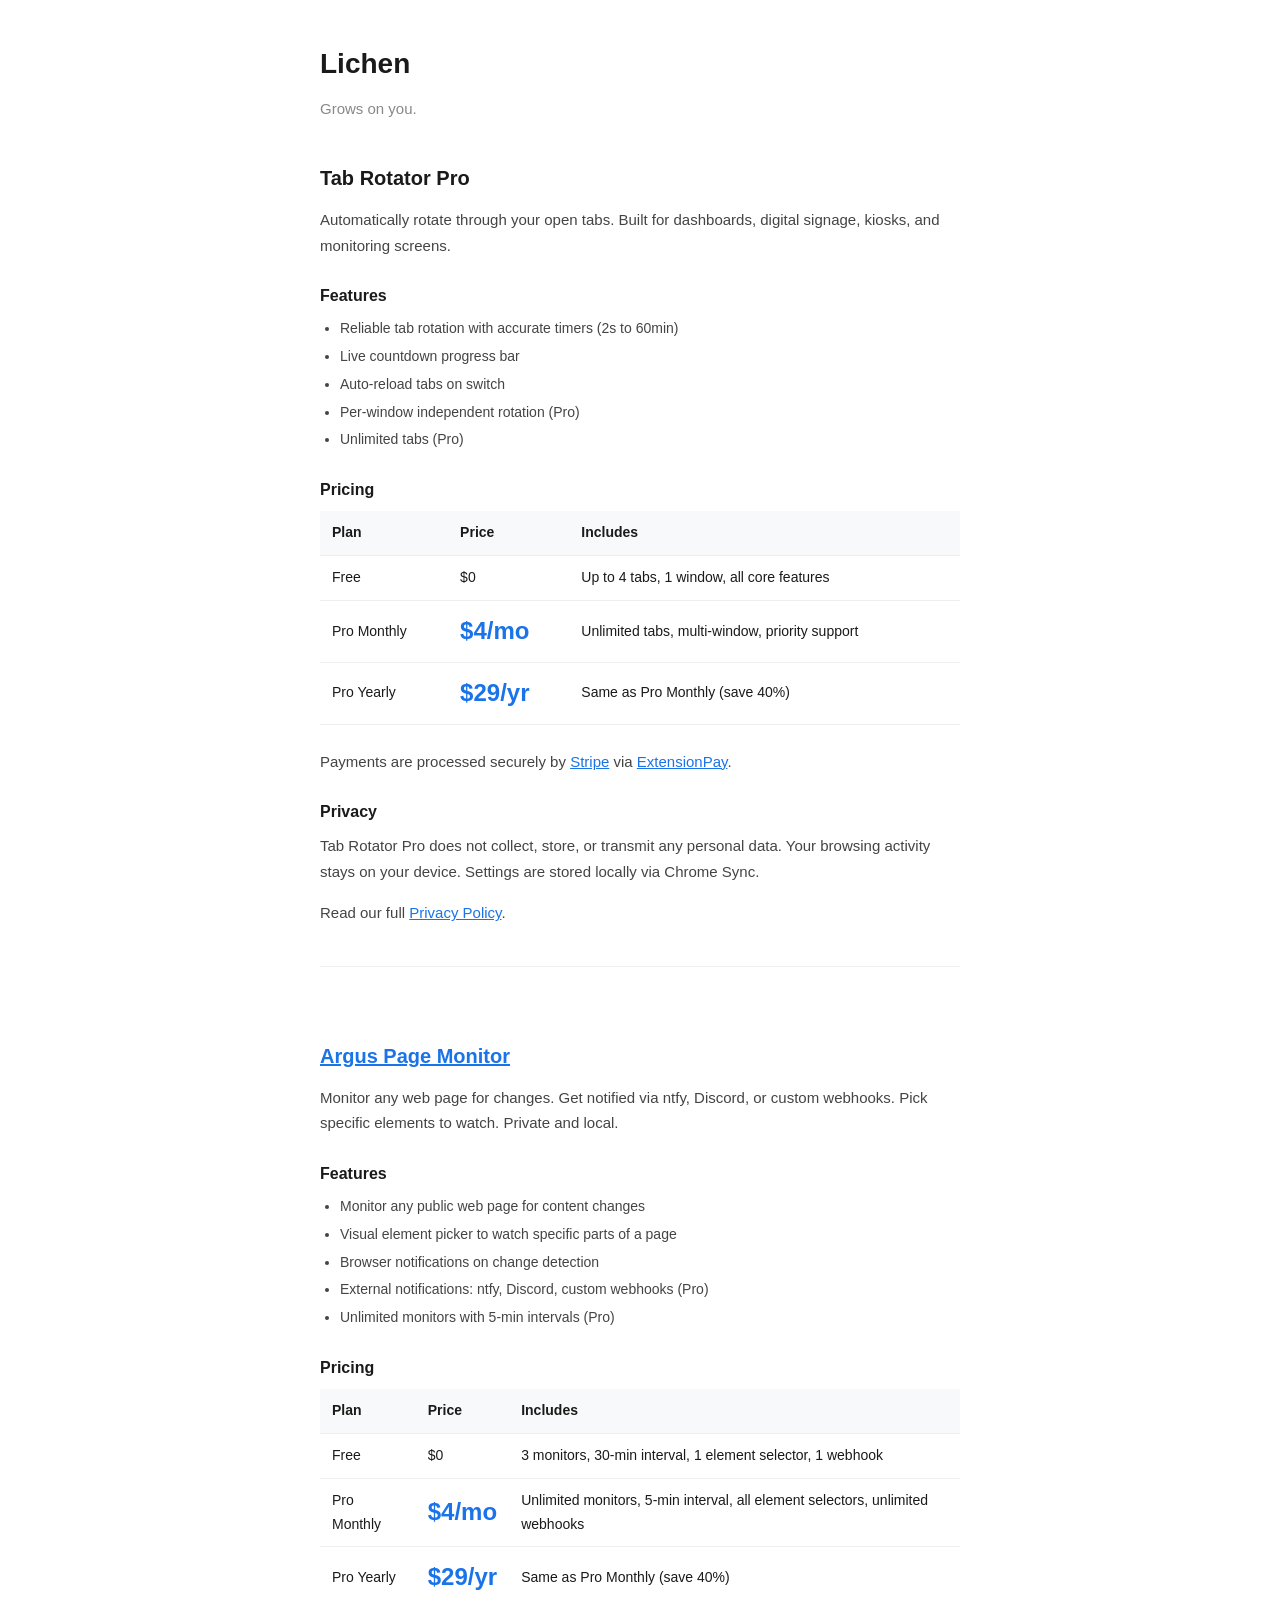
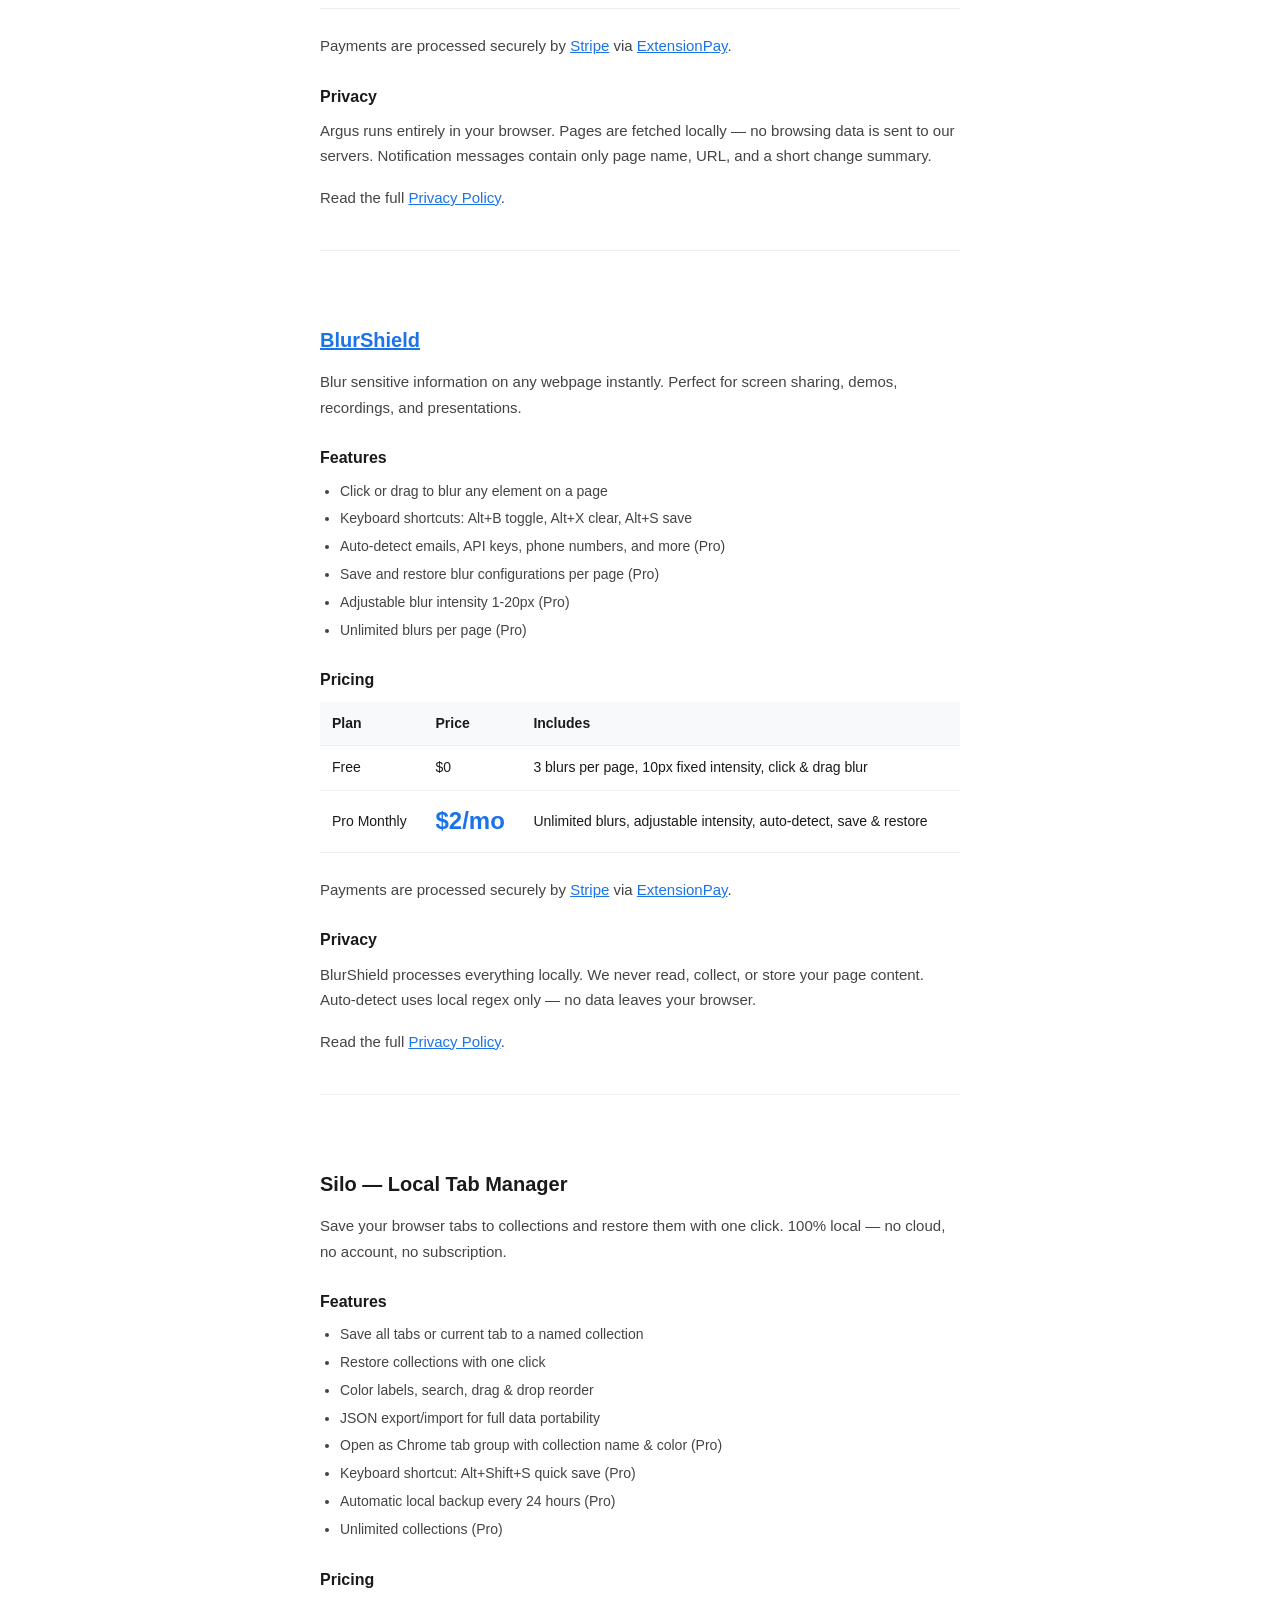
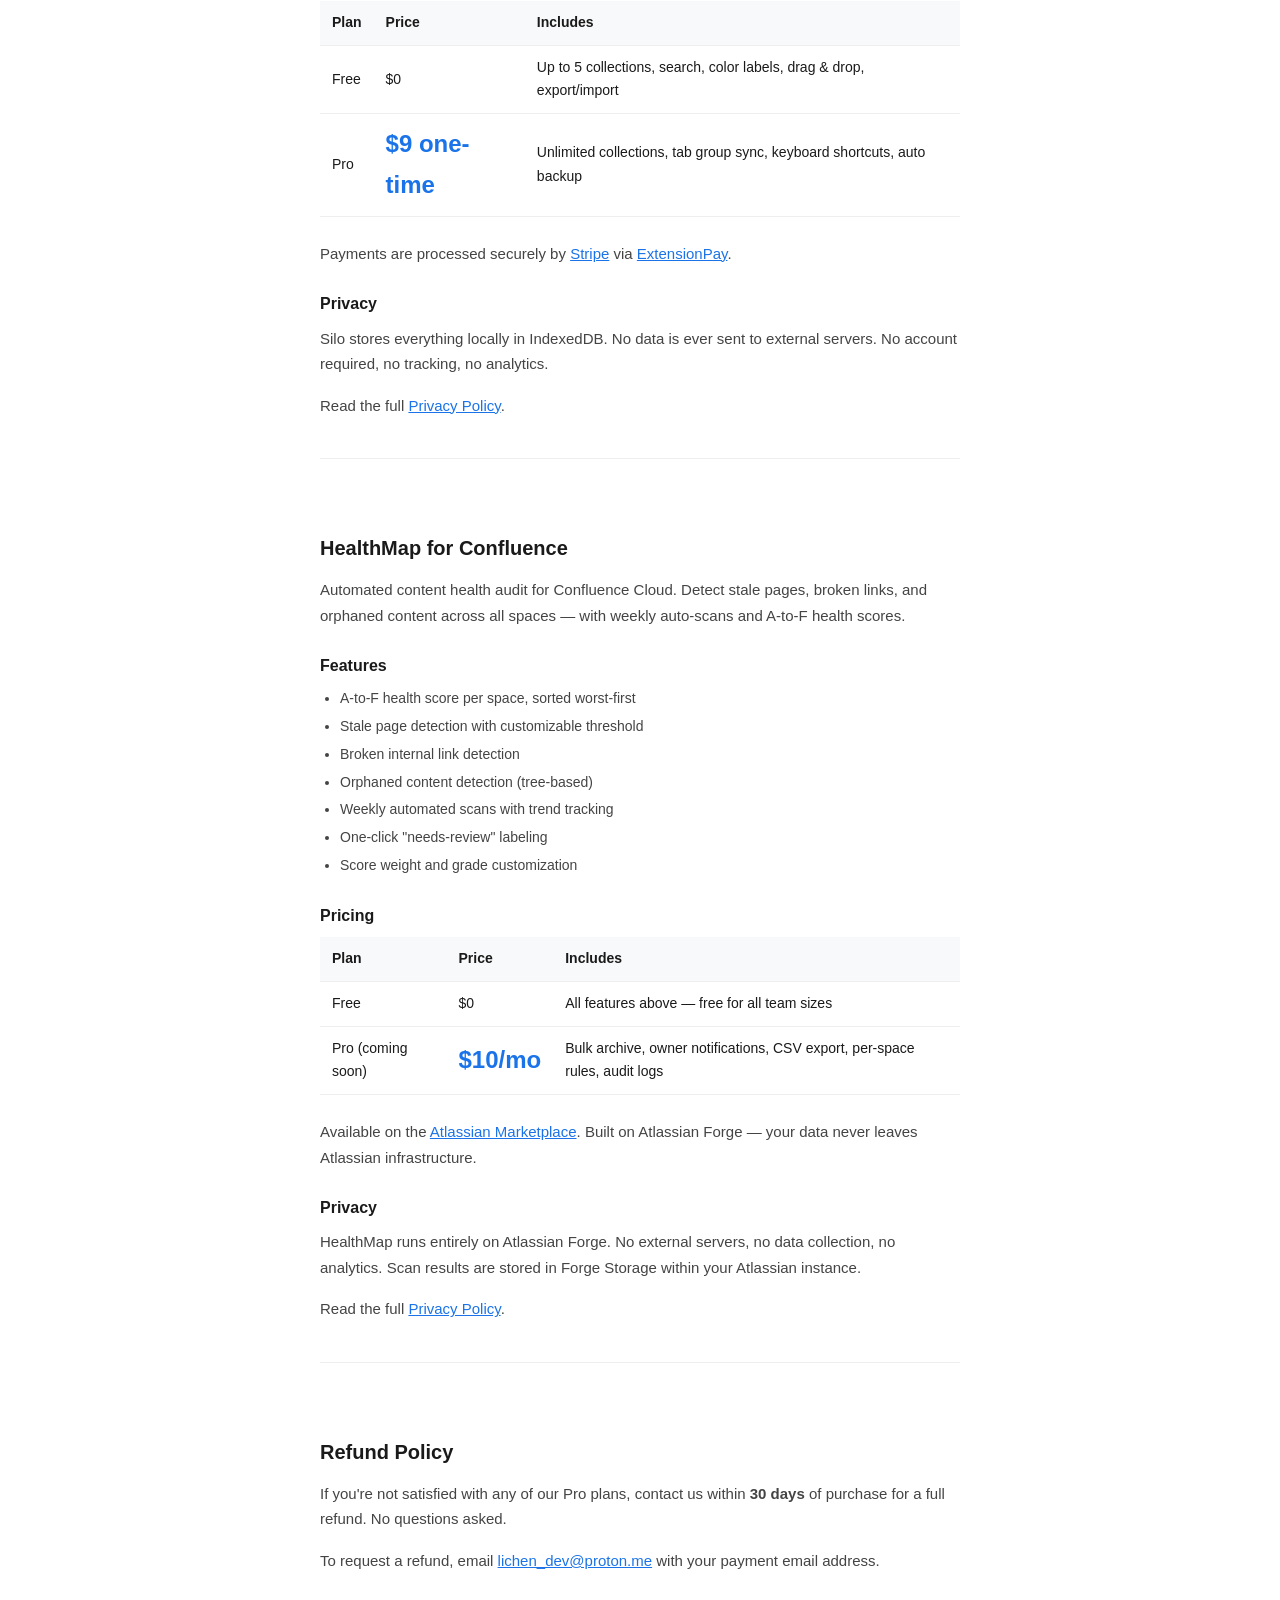
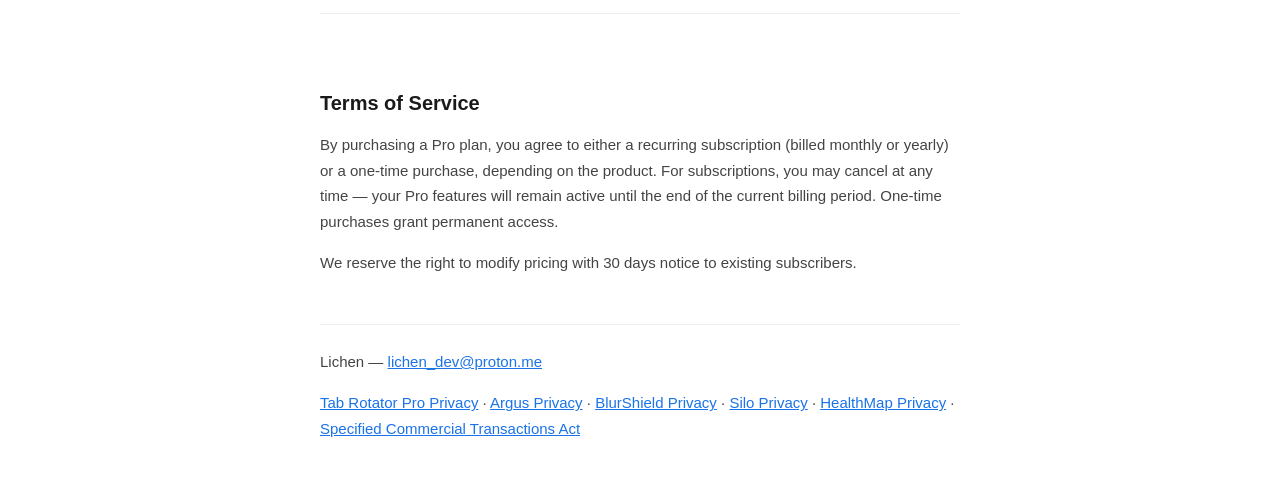
==== commit db7ee649: "feat: add Silo product page and privacy policy Co-Authored-By: Claude Opus 4.6 (1M context) <noreply" ====
--- a/index.html
+++ b/index.html
@@ -111,6 +111,36 @@
       <p>Read the full <a href="privacy-policy-blurshield.html">Privacy Policy</a>.</p>
     </div>
 
+    <!-- Silo -->
+    <div class="section">
+      <h2>Silo — Local Tab Manager</h2>
+      <p>Save your browser tabs to collections and restore them with one click. 100% local — no cloud, no account, no subscription.</p>
+
+      <h3>Features</h3>
+      <ul>
+        <li>Save all tabs or current tab to a named collection</li>
+        <li>Restore collections with one click</li>
+        <li>Color labels, search, drag &amp; drop reorder</li>
+        <li>JSON export/import for full data portability</li>
+        <li>Open as Chrome tab group with collection name &amp; color (Pro)</li>
+        <li>Keyboard shortcut: Alt+Shift+S quick save (Pro)</li>
+        <li>Automatic local backup every 24 hours (Pro)</li>
+        <li>Unlimited collections (Pro)</li>
+      </ul>
+
+      <h3>Pricing</h3>
+      <table>
+        <tr><th>Plan</th><th>Price</th><th>Includes</th></tr>
+        <tr><td>Free</td><td>$0</td><td>Up to 5 collections, search, color labels, drag &amp; drop, export/import</td></tr>
+        <tr><td>Pro</td><td class="price">$9 one-time</td><td>Unlimited collections, tab group sync, keyboard shortcuts, auto backup</td></tr>
+      </table>
+      <p>Payments are processed securely by <a href="https://stripe.com">Stripe</a> via <a href="https://extensionpay.com">ExtensionPay</a>.</p>
+
+      <h3>Privacy</h3>
+      <p>Silo stores everything locally in IndexedDB. No data is ever sent to external servers. No account required, no tracking, no analytics.</p>
+      <p>Read the full <a href="privacy-policy-silo.html">Privacy Policy</a>.</p>
+    </div>
+
     <!-- HealthMap -->
     <div class="section">
       <h2>HealthMap for Confluence</h2>
@@ -150,13 +180,13 @@
     <!-- Terms of Service -->
     <div class="section">
       <h2>Terms of Service</h2>
-      <p>By purchasing a Pro plan, you agree to a recurring subscription billed monthly or yearly depending on your chosen plan. You may cancel at any time — your Pro features will remain active until the end of the current billing period.</p>
+      <p>By purchasing a Pro plan, you agree to either a recurring subscription (billed monthly or yearly) or a one-time purchase, depending on the product. For subscriptions, you may cancel at any time — your Pro features will remain active until the end of the current billing period. One-time purchases grant permanent access.</p>
       <p>We reserve the right to modify pricing with 30 days notice to existing subscribers.</p>
     </div>
 
     <footer>
       <p>Lichen &mdash; <a href="mailto:lichen_dev@proton.me">lichen_dev@proton.me</a></p>
-      <p><a href="privacy-policy.html">Tab Rotator Pro Privacy</a> &middot; <a href="privacy-policy-argus.html">Argus Privacy</a> &middot; <a href="privacy-policy-blurshield.html">BlurShield Privacy</a> &middot; <a href="privacy-policy-healthmap.html">HealthMap Privacy</a> &middot; <a href="commercial-transactions.html">Specified Commercial Transactions Act</a></p>
+      <p><a href="privacy-policy.html">Tab Rotator Pro Privacy</a> &middot; <a href="privacy-policy-argus.html">Argus Privacy</a> &middot; <a href="privacy-policy-blurshield.html">BlurShield Privacy</a> &middot; <a href="privacy-policy-silo.html">Silo Privacy</a> &middot; <a href="privacy-policy-healthmap.html">HealthMap Privacy</a> &middot; <a href="commercial-transactions.html">Specified Commercial Transactions Act</a></p>
     </footer>
   </div>
 </body>
